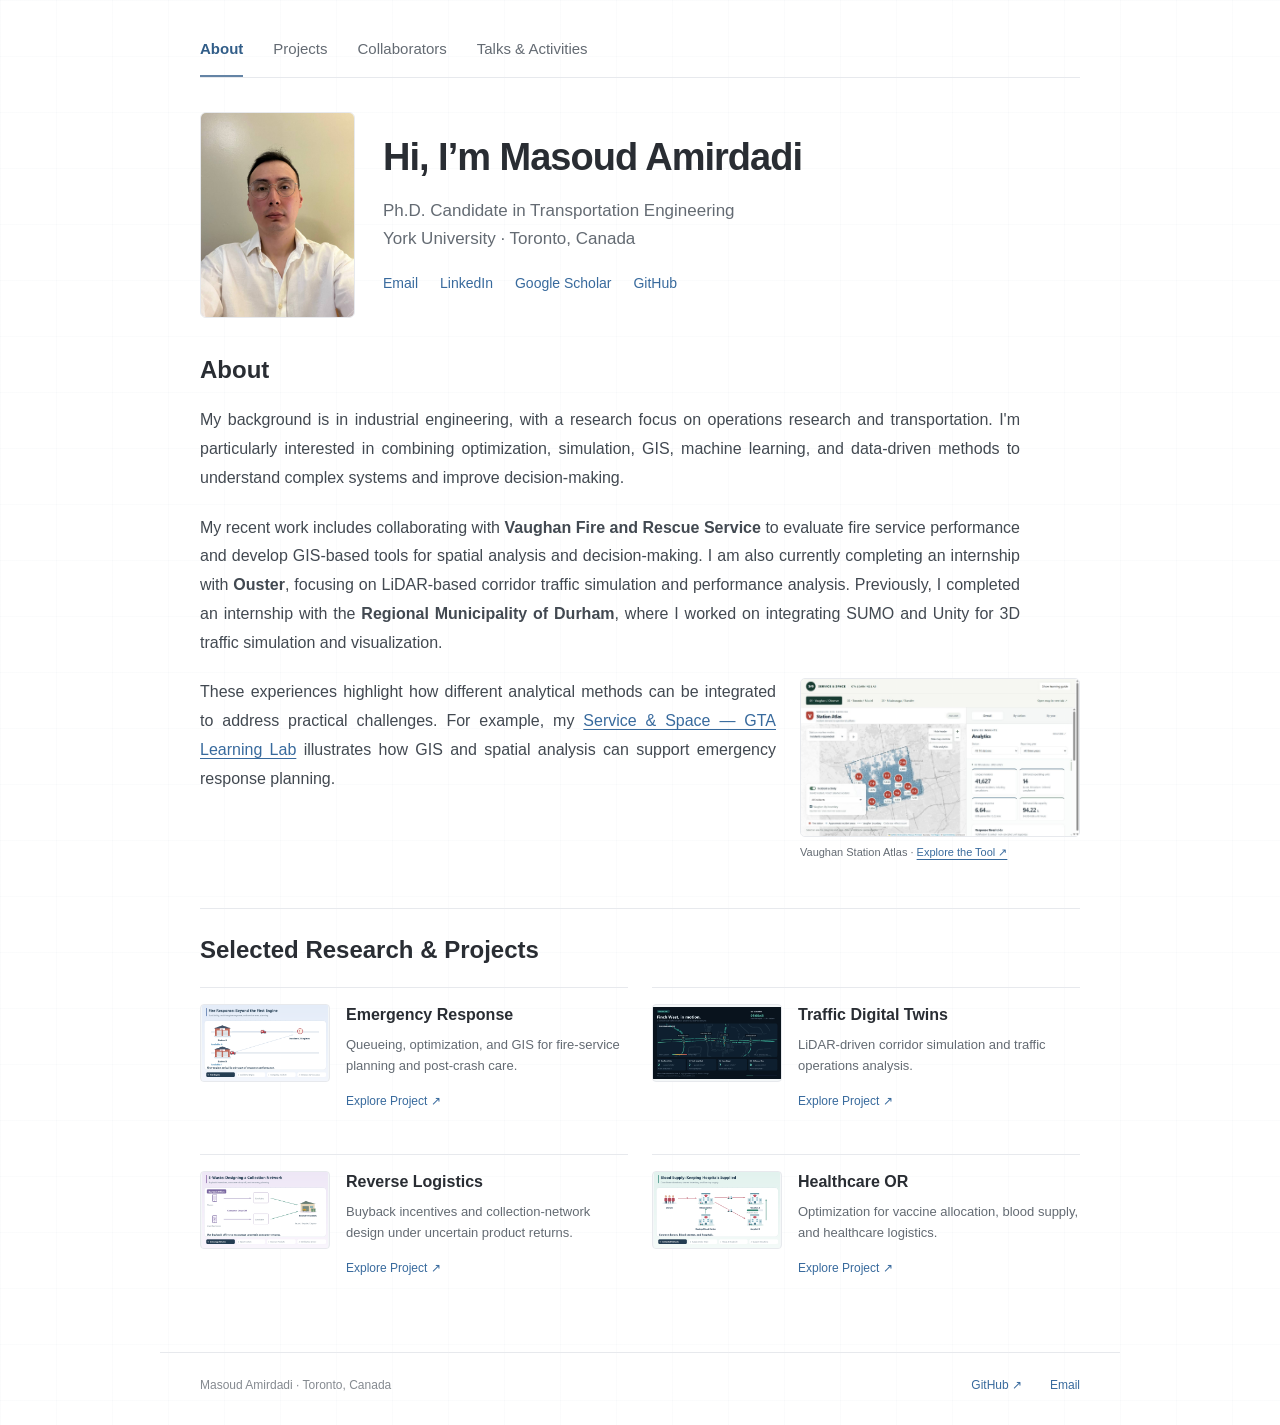
==== index.html @ ccfa5434 "Publish research portfolio with projects, collaborators, and activities" ====
<!doctype html><html lang="en"><head><meta charset="utf-8"><meta name="viewport" content="width=device-width, initial-scale=1"><meta name="description" content="Masoud Amirdadi's research in operations research and transportation."><title>Research Portfolio | Masoud Amirdadi</title><link rel="icon" href="assets/favicon.svg" type="image/svg+xml"><meta name="theme-color" content="#315d88"><link rel="stylesheet" href="style.css?v=media-2"></head><body class="home"><a class="skip" href="#main">Skip to content</a><main id="main"><nav class="page-tabs" aria-label="Main navigation"><a href="index.html" aria-current="page">About</a><a href="projects.html">Projects</a><a href="collaborators.html">Collaborators</a><a href="activities.html">Talks &amp; Activities</a></nav><section class="profile"><img class="profile-portrait" src="assets/masoud-amirdadi-portrait.png" alt="Masoud Amirdadi" width="248" height="331"><div class="profile-details"><h1>Hi, I’m Masoud Amirdadi</h1><p class="position">Ph.D. Candidate in Transportation Engineering<br>York University · Toronto, Canada</p><div class="profile-links"><a href="mailto:masoud92@yorku.ca">Email</a><a href="https://www.linkedin.com/in/masoud-amirdadi-058742201/">LinkedIn</a><a href="https://scholar.google.com/citations?user=JSS_i_AAAAAJ&amp;hl=en">Google Scholar</a><a href="https://github.com/Masoud-Amirdadi">GitHub</a></div></div></section><section id="about" class="intro"><h2>About</h2><p>My background is in industrial engineering, with a research focus on operations research and transportation. I'm particularly interested in combining optimization, simulation, GIS, machine learning, and data-driven methods to understand complex systems and improve decision-making.</p><p>My recent work includes collaborating with <strong>Vaughan Fire and Rescue Service</strong> to evaluate fire service performance and develop GIS-based tools for spatial analysis and decision-making. I am also currently completing an internship with <strong>Ouster</strong>, focusing on LiDAR-based corridor traffic simulation and performance analysis. Previously, I completed an internship with the <strong>Regional Municipality of Durham</strong>, where I worked on integrating SUMO and Unity for 3D traffic simulation and visualization.</p><div class="intro-tool"><p>These experiences highlight how different analytical methods can be integrated to address practical challenges. For example, my <a href="https://masoud-amirdadi.github.io/Fire_Stations_Coverage_GTA/">Service &amp; Space — GTA Learning Lab</a> illustrates how GIS and spatial analysis can support emergency response planning.</p><figure class="intro-tool-preview"><a href="https://masoud-amirdadi.github.io/Fire_Stations_Coverage_GTA/" aria-label="Explore Service and Space — GTA Learning Lab"><img src="assets/service-space-preview.png" alt="Service and Space: Vaughan station atlas with an interactive fire-station map and service analytics." width="1265" height="712" loading="lazy"></a><figcaption>Vaughan Station Atlas · <a href="https://masoud-amirdadi.github.io/Fire_Stations_Coverage_GTA/">Explore the Tool ↗</a></figcaption></figure></div></section><section class="home-research" aria-labelledby="home-research-title"><h2 id="home-research-title">Selected Research &amp; Projects</h2><div class="research-preview-grid"><a class="research-preview" href="projects.html#emergency"><img src="assets/fire-response-poster.png" alt="" loading="lazy" width="900" height="540"><div><h3>Emergency Response</h3><p>Queueing, optimization, and GIS for fire-service planning and post-crash care.</p><span class="preview-link">Explore Project ↗</span></div></a><a class="research-preview" href="projects.html#transport"><img src="assets/finch-west-poster.jpg" alt="" loading="lazy" width="900" height="540"><div><h3>Traffic Digital Twins</h3><p>LiDAR-driven corridor simulation and traffic operations analysis.</p><span class="preview-link">Explore Project ↗</span></div></a><a class="research-preview" href="projects.html#reverse"><img src="assets/reverse-credibility-poster.png" alt="" loading="lazy" width="900" height="540"><div><h3>Reverse Logistics</h3><p>Buyback incentives and collection-network design under uncertain product returns.</p><span class="preview-link">Explore Project ↗</span></div></a><a class="research-preview" href="projects.html#healthcare"><img src="assets/blood-supply-poster.png" alt="" loading="lazy" width="900" height="540"><div><h3>Healthcare OR</h3><p>Optimization for vaccine allocation, blood supply, and healthcare logistics.</p><span class="preview-link">Explore Project ↗</span></div></a></div></section></main><footer><span>Masoud Amirdadi · Toronto, Canada</span><a href="https://github.com/Masoud-Amirdadi">GitHub ↗</a><a href="mailto:masoud92@yorku.ca">Email</a></footer><script src="script.js?v=media-2"></script></body></html>
---- style.css ----
:root{--paper:#f8f7f2;--ink:#213d37;--muted:#63716a;--line:#d8ded5;--accent:#b4c9a5}*{box-sizing:border-box}html{scroll-behavior:smooth;scroll-padding-top:28px}body{margin:0;background:var(--paper);color:var(--ink);font-family:'DM Sans',Arial,sans-serif;font-size:16px;line-height:1.65}a{color:inherit;text-decoration:none}a:hover{text-decoration:underline}button{font:inherit;cursor:pointer}header,main,footer{max-width:1280px;margin:auto;padding-left:64px;padding-right:64px}header{height:110px;display:flex;align-items:center;justify-content:space-between;border-bottom:1px solid var(--line)}.brand{display:flex;align-items:center;gap:16px;font-weight:700;font-size:23px;letter-spacing:-1px}.brand span{font-size:14px;letter-spacing:0;font-weight:500;border-left:1px solid var(--line);padding-left:16px}nav{display:flex;gap:29px;font-size:13px}.hero{padding:78px 0 60px}.eyebrow{font-size:11px;letter-spacing:1.7px;font-weight:600;text-transform:uppercase}.dot{display:inline-block;width:7px;height:7px;border-radius:50%;background:#738e66;margin-right:9px}h1,h2,h3,p{margin-top:0}h1,h2{font-family:'Libre Caslon Display',Georgia,serif;font-weight:400;line-height:1.08;letter-spacing:-1.7px}h1{font-size:clamp(50px,6.5vw,85px);margin:26px 0 28px}em{font-style:normal;color:#738268}.hero-bottom{display:flex;align-items:center;justify-content:space-between;gap:50px}.hero-bottom p{max-width:600px;color:var(--muted);font-size:17px;margin:0}.button{display:inline-flex;align-items:center;justify-content:space-between;gap:35px;border:0;background:var(--ink);color:white;padding:14px 22px;font-size:13px;white-space:nowrap}.button:hover{background:#39594d;text-decoration:none}.hero-note{font-size:11px;margin-top:35px;color:var(--muted)}section{scroll-margin-top:30px}.section-heading{display:flex;align-items:center;justify-content:space-between;border-top:1px solid var(--line);padding-top:30px;margin:20px 0 28px;gap:20px}.section-heading h2{font-size:34px;margin:0}.section-heading>span{font-size:9px;letter-spacing:1.5px}.section-heading>a{font-size:12px}.projects{display:grid;grid-template-columns:1fr 1fr;gap:36px 28px}.project-card:hover{text-decoration:none}.art{position:relative;height:265px;overflow:hidden;background:#e5e9de;transition:transform .25s}.project-card:hover .art{transform:translateY(-4px)}.index{position:absolute;top:19px;left:22px;font-size:9px;letter-spacing:1.4px;z-index:2}.art svg{width:100%;height:100%;padding-top:26px}.card-title{display:flex;align-items:center;justify-content:space-between;margin-top:18px}.card-title h3{font-size:20px;font-weight:500;margin:0}.card-title span{font-size:23px}.project-card>p{font-size:13px;color:var(--muted);margin:5px 0 0}.emergency .art,.demo.emergency{background:#e3ebe6}.reverse .art,.demo.reverse{background:#eee7d9}.transport .art,.demo.transport{background:#213e38;color:#e4eddd}svg text{fill:#4f6559;font:11px 'DM Sans',Arial,sans-serif;letter-spacing:1px}.links{stroke:#77927c;stroke-width:2;fill:none;stroke-dasharray:5 5}.node{fill:#f8f7f2;stroke:#55765a;stroke-width:3}.streets{stroke:#b9c9bc;fill:none}.water{fill:#bccfce}.coverage{fill:#8da88844;stroke:#718f6b;stroke-width:1.5}.stations{fill:#315944;stroke:#fff;stroke-width:3}.approach-band{margin:80px 0;padding:45px;background:#e9ece2;display:grid;grid-template-columns:1.5fr 1fr;gap:24px 60px}.approach-band .eyebrow{grid-column:1/-1}.approach-band h2{font-size:44px;margin:0}.approach-band p{align-self:end;color:var(--muted);font-size:15px;margin:0}.publication{display:grid;grid-template-columns:60px 1fr 130px;gap:25px;padding:24px 0;border-bottom:1px solid var(--line)}.publication>span,.publication>a{font-size:12px}.publication h3{font-size:16px;font-weight:500;line-height:1.5;margin:0 0 6px}.publication p{font-size:12px;color:var(--muted);margin:0}.about{display:grid;grid-template-columns:1fr 1fr;gap:70px;padding:85px 0}.about h2{font-size:41px;margin-top:20px}.about p{font-size:15px;color:var(--muted)}.text-link{display:inline-block;border-bottom:1px solid #899a87;margin:10px 22px 10px 0;font-size:13px}footer{border-top:1px solid var(--line);padding-top:25px;padding-bottom:30px;display:flex;gap:28px;font-size:11px;color:var(--muted)}footer span{margin-right:auto}.project-hero{padding:45px 0 60px;border-bottom:1px solid var(--line)}.back{font-size:12px;display:inline-block;margin-bottom:40px}.project-hero h1{font-size:70px}.question{max-width:750px;font-size:23px;color:var(--muted);margin-bottom:0}.project-layout{display:grid;grid-template-columns:210px 1fr;gap:60px;padding:55px 0}.project-layout aside{position:sticky;top:30px;align-self:start;display:flex;flex-direction:column;gap:17px;font-size:12px}.project-layout section{margin-bottom:48px}.project-layout h2{font-size:37px}.project-layout p{color:var(--muted);max-width:760px}.studies{display:grid;grid-template-columns:1fr 1fr;gap:25px;margin-top:26px}.studies article{border-top:2px solid #a4b397;padding-top:20px}.studies h3{font-size:17px}.studies p{font-size:14px}.demo{background:#e5e9de;padding:25px}.demo svg{width:100%;max-height:330px}.caption,.video-note{font-size:12px;margin:13px 0}.caption{font-style:italic}.demo .video-note{color:#cad5ca}.next-project{display:flex;justify-content:space-between;padding:30px 0 50px;border-top:1px solid var(--line);font-size:13px}.next-project span{font-size:22px}.road{height:260px;position:relative;overflow:hidden;padding-top:75px}.lane{height:50px;border-top:1px solid #82998c;border-bottom:1px dashed #82998c;position:relative;transform:rotate(-12deg) scale(1.15)}.lane.reverse{border-top:0;border-bottom:1px solid #82998c}.lane i{display:block;width:19px;height:9px;position:absolute;top:18px;left:-30px;background:#c5d7a6;border-radius:2px;animation:drive 9s linear infinite;animation-delay:calc(var(--i) * -1.35s)}.lane.reverse i{background:#8cbdb2;animation-direction:reverse}.sensor{position:absolute;right:22%;top:22px;font-size:9px;letter-spacing:2px}.scan{position:absolute;width:140px;height:140px;border:1px solid #acc8a04d;border-radius:50%;right:14%;top:35px;box-shadow:0 0 0 27px #acc8a00c,0 0 0 55px #acc8a008}.paused .lane i{animation-play-state:paused}@keyframes drive{to{left:110%}}.skip{position:absolute;left:15px;top:-80px;background:white;padding:10px;z-index:9}.skip:focus{top:10px}:focus-visible{outline:3px solid #b1803b;outline-offset:5px}video{width:100%}@media(prefers-reduced-motion:reduce){html{scroll-behavior:auto}.lane i{animation-play-state:paused}.art{transition:none}}@media(max-width:800px){header,main,footer{padding-left:25px;padding-right:25px}header{height:auto;min-height:100px;flex-wrap:wrap;padding-top:18px;padding-bottom:18px;gap:15px}nav{gap:20px}.hero{padding-top:48px}.hero-bottom{display:block}.hero-bottom .button{margin-top:25px}.section-heading{align-items:start}.section-heading>span{display:none}.art{height:210px}.card-title h3{font-size:18px}.approach-band{padding:30px;gap:25px;grid-template-columns:1fr}.approach-band h2{font-size:37px}.about{gap:30px}.project-layout{grid-template-columns:1fr;gap:30px}.project-layout aside{position:static;flex-direction:row;flex-wrap:wrap}.project-hero h1{font-size:54px}.publication{grid-template-columns:45px 1fr}.publication>a{grid-column:2}.next-project{gap:20px}.next-project span{font-size:17px}}@media(max-width:520px){.projects,.about,.studies{grid-template-columns:1fr}.art{height:250px}.hero h1{font-size:49px}.section-heading h2{font-size:29px}.section-heading{flex-wrap:wrap}.about{padding:55px 0}.about h2{font-size:36px}.project-hero h1{font-size:46px}.question{font-size:20px}footer{flex-wrap:wrap;gap:15px}footer span{flex-basis:100%}.next-project{flex-direction:column}.brand span{font-size:13px}}

/* Quiet academic theme: white with a faint geometric grid. */
:root{--paper:#fff;--ink:#292d33;--muted:#646b73;--line:#e7e9ed;--accent:#456c9e}
body{background-color:#fff;background-image:linear-gradient(rgba(106,125,146,.028) 1px,transparent 1px),linear-gradient(90deg,rgba(106,125,146,.028) 1px,transparent 1px);background-size:56px 56px;font-family:Arial,Helvetica,sans-serif;font-size:16px;line-height:1.8;color:var(--ink)}
header,main,footer{max-width:960px;padding-left:40px;padding-right:40px}
main{min-height:65vh}h1,h2,h3{font-family:Arial,Helvetica,sans-serif;letter-spacing:normal;color:var(--ink)}h1{font-weight:700}h2{font-weight:600}a{color:#386a9d}a:hover{color:#254b72}em{color:inherit}header{height:90px}.brand{font-size:17px;font-weight:600;letter-spacing:0;color:var(--ink)}nav{font-size:13px;gap:24px}
.profile{padding:75px 0 27px}.profile h1{font-size:38px;line-height:1.25;margin:0 0 15px;letter-spacing:-1px}.position{font-size:17px;line-height:1.65;color:var(--muted);margin-bottom:18px}.profile-links{display:flex;gap:22px;font-size:14px}.tabs{display:flex;gap:30px;border-bottom:1px solid var(--line);margin:12px 0 30px}.tabs button{background:transparent;color:var(--muted);border:0;border-bottom:2px solid transparent;padding:11px 0;font-size:15px}.tabs button[aria-selected=true]{border-color:#386a9d;color:#386a9d;font-weight:600}.tabs button:hover{color:#386a9d}[hidden]{display:none!important}[role=tabpanel]{min-height:310px;margin-bottom:55px;outline-offset:7px}.intro h2{font-size:24px;margin-bottom:23px}.intro p{font-size:16px;margin:0 0 21px;max-width:820px;color:#424951}.section-heading{border:0;padding:0;margin:0 0 25px}.section-heading h2{font-size:24px;line-height:1.4}.projects{display:flex;flex-direction:column;gap:0}.project-card{display:grid;grid-template-columns:190px 1fr;column-gap:26px;padding:23px 0;border-bottom:1px solid var(--line);align-content:center}.project-card:first-child{padding-top:0}.project-card .art{grid-row:1/3;height:115px;border-radius:3px;background:#f0f3f4}.project-card:hover .art{transform:none}.project-card .index{display:none}.project-card .art svg{padding:0}.card-title{margin:8px 0 0;align-self:end}.card-title h3{font-size:18px;color:#386a9d;font-weight:600}.card-title>span{display:none}.project-card>p{font-size:14px;margin:5px 0 10px;align-self:start}.transport .art{background:#eaf0f2;color:#485f6d}.project-card .road{height:115px;padding-top:30px}.project-card .lane{height:27px}.project-card .lane i{top:10px;background:#587e99;height:6px;animation-play-state:paused}.project-card .sensor{display:none}.project-card .scan{width:65px;height:65px;top:14px;border-color:#9cacb455}.publication{grid-template-columns:48px 1fr 110px;gap:20px}.publication h3{font-size:15px}.publication p{font-size:13px}.publication>a{font-size:11px}.project-hero{padding:32px 0}.project-hero h1{font-size:38px;line-height:1.2}.project-hero .eyebrow{font-size:10px;letter-spacing:.8px;color:var(--muted)}.question{font-size:20px}.back{margin-bottom:25px}.project-layout{grid-template-columns:155px 1fr;gap:35px;padding:36px 0}.project-layout h2{font-size:25px}.project-layout p{font-size:15px}.project-layout aside{font-size:11px}.studies{grid-template-columns:1fr;gap:15px}.studies article{border-top:1px solid var(--line)}.studies h3{font-size:17px}.demo{background:#f1f4f4}.demo.emergency{background:#edf2f3}.demo.reverse{background:#f4f3ef}.demo.transport{background:#35434d}.button{background:#426b8b;border-radius:3px;padding:10px 16px}.button:hover{background:#345873;color:white}.text-link{border:0}.next-project span{font-size:17px}.next-project{padding-bottom:30px}footer{font-size:12px;padding-top:22px;padding-bottom:28px}footer span{color:#858a90}.home footer{margin-top:25px}:focus-visible{outline:2px solid #386a9d;outline-offset:5px}
@media(max-width:700px){header,main,footer{padding-left:24px;padding-right:24px}.profile{padding-top:42px}.profile h1{font-size:31px}.project-layout{grid-template-columns:1fr}.project-layout aside{flex-direction:row;position:static;flex-wrap:wrap}.project-hero h1{font-size:33px}.project-card{grid-template-columns:135px 1fr;column-gap:18px}.project-card .art{height:105px}.card-title h3{font-size:16px}.project-card>p{font-size:12px}.publication{grid-template-columns:40px 1fr}.publication>a{grid-column:2}.tabs{gap:26px}.section-heading{align-items:center}.section-heading h2{font-size:22px}.section-heading>a{font-size:11px}.position{font-size:15px}}
@media(max-width:430px){.project-card{grid-template-columns:1fr}.project-card .art{display:none}.card-title{margin-top:0}.project-card>p{margin-bottom:0;font-size:14px}.profile h1{font-size:29px}.intro p{font-size:15px}.tabs button{font-size:14px}header{gap:10px}nav{gap:16px}.project-hero h1{font-size:30px}}
/* Project visuals on the left, concise explanations on the right. */
.home .intro{margin:12px 0 48px}
.home #projects,.home #publications{padding-top:30px;border-top:1px solid var(--line);margin-bottom:55px}
.profile-links{flex-wrap:wrap;gap:10px 22px}
.home .projects{display:flex;flex-direction:column;gap:0}
.home .project-card{display:grid;grid-template-columns:240px minmax(0,1fr);align-items:center;gap:28px;padding:25px 0;border-bottom:1px solid var(--line)}
.home .project-card:first-child{padding-top:0}
.home .project-card .art{display:block;grid-row:auto;height:150px;border-radius:3px}
.project-caption h3{font-size:19px;line-height:1.4;color:#386a9d;margin:0 0 5px;font-weight:600}
.project-caption p{font-size:14px;line-height:1.65;color:var(--muted);margin:8px 0 0}
.project-caption .project-subtitle{font-size:12px;color:#727a83;margin:0 0 8px}
.home .project-card .road{height:150px;padding-top:45px}
.home .project-card .lane{height:31px}
.home .project-card .lane i{top:12px}
.home .project-card .scan{width:78px;height:78px;top:22px}
.eyebrow{text-transform:none;letter-spacing:.4px}
.intro a{text-decoration:underline;text-underline-offset:3px}
@media(max-width:650px){.home .project-card{grid-template-columns:150px minmax(0,1fr);gap:20px}.home .project-card .art{height:120px}.project-caption h3{font-size:17px}.project-caption p{font-size:13px}}
@media(max-width:480px){.home .project-card{grid-template-columns:105px minmax(0,1fr);gap:15px;align-items:start}.home .project-card .art{height:90px}.home .project-card .road{height:90px;padding-top:22px}.home .intro{margin-bottom:35px}.project-caption h3{font-size:16px}.project-caption .project-subtitle{font-size:11px}}
.healthcare-illustration{display:block;width:100%;height:auto;object-fit:contain}
.home .project-card.healthcare .art{height:auto;aspect-ratio:3/2;background:white}
.home .project-card.healthcare .art img{height:100%}
.demo.healthcare{background:white;padding:0}
.demo.healthcare .healthcare-illustration{border:1px solid var(--line);border-radius:3px}
.healthcare-previews{display:grid;gap:5px;width:100%}
.healthcare-previews img{display:block;width:100%;height:auto!important;border:1px solid var(--line)}
.home .project-card.healthcare .art{aspect-ratio:auto;height:auto}
.study-animation{margin:0 0 30px}
.study-animation>img{display:block;width:100%;height:auto;border:1px solid var(--line);border-radius:5px}
.study-animation figcaption{display:flex;flex-wrap:wrap;align-items:center;gap:12px;font-size:12px;margin-top:10px}
.study-animation figcaption span{flex:1 1 100%;font-weight:600;font-size:15px}
.gif-toggle{background:white;border:1px solid #b8c8d3;border-radius:4px;color:var(--ink);padding:6px 12px;font-size:12px}
/* Two healthcare studies, each with its explanation beneath the animation. */
.healthcare-feature{padding:0 0 28px;border-bottom:1px solid var(--line)}
.healthcare-feature>h3{font-size:24px;margin:0 0 24px}
.healthcare-study-grid{display:grid;grid-template-columns:repeat(2,minmax(0,1fr));gap:30px}
.healthcare-study{min-width:0}
.healthcare-study .study-animation{margin:0 0 20px}
.study-explanation p{font-size:14px;line-height:1.75;color:var(--muted);margin:0 0 16px}
.study-explanation .study-question{font-size:16px;line-height:1.5;color:var(--ink)}
.study-explanation h4{font-size:14px;margin:20px 0 8px}
.study-explanation ul{margin:0;padding-left:20px;font-size:14px;line-height:1.8;color:var(--muted)}
.study-explanation li{margin-bottom:5px}
.project-layout .healthcare-study-grid{grid-template-columns:1fr}
@media(max-width:680px){.healthcare-study-grid{grid-template-columns:1fr;gap:35px}}
.transport-feature{padding:28px 0;border-bottom:1px solid var(--line)}
.transport-feature>h3{font-size:24px;margin:0 0 24px}
.transport-video{display:block;width:100%;height:auto;aspect-ratio:16/9;background:#09131f;border-radius:6px}
.transport-feature .study-explanation{margin-top:20px}
.demo.transport{padding:0;background:transparent}
.emergency-feature{padding:28px 0;border-bottom:1px solid var(--line)}
.emergency-feature>h3{font-size:24px;margin:0 0 24px}
.emergency-study-grid{display:grid;grid-template-columns:repeat(2,minmax(0,1fr));gap:30px}
.emergency-study{min-width:0}
.study-name{font-size:18px;margin:0 0 16px}
.emergency-study .study-animation,.map-preview{margin:0 0 20px}
.map-preview img{display:block;width:100%;height:auto;border:1px solid var(--line);border-radius:5px}
.map-preview figcaption{font-size:12px;margin-top:10px}
.demo.emergency{background:transparent;padding:0}
.project-layout .emergency-study-grid{grid-template-columns:1fr}
@media(max-width:680px){.emergency-study-grid{grid-template-columns:1fr;gap:35px}}
.reverse-feature{padding:28px 0;border-bottom:1px solid var(--line)}
.reverse-feature>h3{font-size:24px;margin:0 0 24px}
.reverse-study-grid{display:grid;grid-template-columns:repeat(2,minmax(0,1fr));gap:30px}
.reverse-study{min-width:0}
.reverse-study .study-animation{margin:0 0 20px}
.demo.reverse{background:transparent;padding:0}
.project-layout .reverse-study-grid{grid-template-columns:1fr}
@media(max-width:680px){.reverse-study-grid{grid-template-columns:1fr;gap:35px}}
.study-status{display:inline-block;margin:14px 0 8px;padding:5px 11px;border:1px solid var(--line);border-radius:4px;background:#f4f7f9;color:var(--muted);font-size:13px;font-weight:600}
/* Align paired study media, controls, and text starts. */
.healthcare-study-grid,.emergency-study-grid,.reverse-study-grid{align-items:start}
.study-name{min-height:50px;display:flex;align-items:flex-start;margin-bottom:16px}
.study-animation,.map-preview{width:100%;margin-left:0;margin-right:0}
.study-animation>img,.map-preview>a{display:block;width:100%;aspect-ratio:5/3;height:auto;box-sizing:border-box}
.map-preview>a{background:#eef3f7;border:1px solid var(--line);border-radius:5px;overflow:hidden}
.map-preview>a>img{height:100%;width:100%;object-fit:contain;border:0;border-radius:0}
.study-animation figcaption,.map-preview figcaption{min-height:34px;display:flex;align-items:center;margin-top:10px}
.healthcare-study .study-animation,.emergency-study .study-animation,.reverse-study .study-animation,.map-preview{margin-bottom:20px}
@media(max-width:680px){.study-name{min-height:0}}
/* Justify prose while keeping headings, labels, and controls aligned naturally. */
.intro p,.study-explanation p:not(.study-question){text-align:justify;text-justify:inter-word;hyphens:auto;overflow-wrap:break-word}

/* Research context below each project heading. */
.projects .project-context{margin:-8px 0 24px;color:var(--muted);font-size:14px;font-weight:400;text-align:left;}
.project-toggle{display:flex;align-items:center;justify-content:space-between;gap:16px;width:100%;padding:0;border:0;background:transparent;color:inherit;font:inherit;text-align:left;cursor:pointer}
.project-toggle-action{flex-shrink:0;font-size:13px;font-weight:400;color:var(--muted)}
.project-toggle:hover .project-toggle-action{color:var(--ink)}
.project-toggle:focus-visible{outline:2px solid currentColor;outline-offset:6px;border-radius:2px}
.project-content[hidden]{display:none!important}
@media(max-width:480px){.project-toggle{align-items:flex-start}.project-toggle-action{padding-top:5px;font-size:12px}}

/* Compact linked tool preview alongside the final introduction paragraph. */
.intro-tool{display:grid;grid-template-columns:minmax(0,1fr) 280px;gap:24px;align-items:start;margin-top:20px}
.intro .intro-tool>p{margin:0}
.intro-tool-preview{margin:0;min-width:0}
.intro-tool-preview>a{display:block;border:1px solid var(--line);border-radius:5px;overflow:hidden}
.intro-tool-preview img{display:block;width:100%;height:auto}
.intro-tool-preview figcaption{margin-top:7px;font-size:11px;line-height:1.5;color:var(--muted)}
@media(max-width:680px){.intro-tool{grid-template-columns:1fr;gap:14px}.intro-tool-preview{width:100%;max-width:360px}}



/* Portrait and identity share one compact header. */
.profile{display:flex;align-items:center;gap:28px}
.profile-portrait{flex:0 0 auto;width:130px;height:auto;border:1px solid var(--line);border-radius:6px}
.profile-details{min-width:0;flex:1}
@media(max-width:600px){.profile{gap:18px;align-items:flex-start}.profile-portrait{width:90px}.profile h1{font-size:26px}.profile-links{gap:9px 15px}}
@media(max-width:380px){.profile{gap:12px}.profile-portrait{width:72px}.profile h1{font-size:23px}}
.collaborators{margin:12px 0 60px}
.collaborators h2{font-size:24px;margin:0 0 18px}
.collaborators>p{font-size:16px;color:var(--muted);margin-bottom:28px}
.collaborator-list{list-style:none;margin:0;padding:0;display:grid;grid-template-columns:repeat(2,minmax(0,1fr));gap:0 32px}
.collaborator-list li{padding:22px 0;border-top:1px solid var(--line)}
.collaborator-list h3{font-size:18px;margin:0 0 10px}
.collaborator-list a{font-size:14px;text-decoration:underline;text-underline-offset:3px}
.profile-links a[aria-current="page"]{font-weight:600;text-decoration:underline;text-underline-offset:5px}
@media(max-width:600px){.collaborator-list{grid-template-columns:1fr}}
.collaborator-role{margin:0 0 12px;font-size:14px;color:var(--muted);line-height:1.5}
.activities{margin:12px 0 60px}
.activities>h2{font-size:24px;margin:0 0 28px}
.activity-grid{display:grid;grid-template-columns:repeat(2,minmax(0,1fr));gap:32px 26px}
.activity-card{margin:0;min-width:0}
.gallery-photo{display:flex;align-items:center;justify-content:center;aspect-ratio:4/3;overflow:hidden;border:1px solid var(--line);border-radius:5px;background:#f4f5f5;padding:10px;box-sizing:border-box}
.gallery-photo img{display:block;width:100%;height:100%;min-height:0;object-fit:contain;object-position:center}
.activity-card h3{font-size:17px;line-height:1.5;margin:12px 0 4px}
.activity-card figcaption p{font-size:14px;color:var(--muted);margin:0}
.photo-viewer{border:0;border-radius:6px;padding:16px;max-width:94vw;max-height:94vh;background:white;color:var(--ink)}
.photo-viewer::backdrop{background:rgba(15,24,32,.8)}
.photo-viewer img{display:block;width:80vw;height:68vh;max-width:1100px;max-height:68vh;margin:auto;object-fit:contain;object-position:center}
.photo-close{display:block;margin:0 0 12px auto;padding:7px 12px;border:1px solid var(--line);border-radius:4px;background:white;color:inherit;cursor:pointer}
.photo-viewer p{margin:12px 0 0;font-size:14px}
@media(max-width:600px){.activity-grid{grid-template-columns:1fr;gap:28px}}

/* Main page tabs sit above the identity block, separate from contact links. */
.page-tabs{display:flex;gap:30px;align-items:center;flex-wrap:wrap;padding:25px 0 0;margin:0;border-bottom:1px solid var(--line);font-size:15px}
.page-tabs a{padding:10px 0 13px;border-bottom:2px solid transparent;color:var(--muted);text-decoration:none}
.page-tabs a:hover{color:var(--accent)}
.page-tabs a[aria-current="page"]{color:var(--accent);border-bottom-color:var(--accent);font-weight:600}
.page-tabs+.profile{padding-top:34px}
@media(max-width:600px){.page-tabs{gap:8px 20px;font-size:14px;padding-top:16px}.page-tabs+.profile{padding-top:26px}}

.projects-overview{font-size:16px;color:var(--muted);line-height:1.8;margin:0 0 28px;text-align:justify;hyphens:auto}

/* Four project choices with one visible research panel. */
.project-tabs{display:grid;grid-template-columns:repeat(4,minmax(0,1fr));gap:10px;margin:0 0 24px}
.project-tabs button{padding:14px 12px;line-height:1.5;font-size:14px;font-weight:500;text-align:center;color:var(--muted);border:1px solid var(--line);border-radius:5px;background:#fff}
.project-tabs button:hover{border-color:var(--accent);color:var(--accent)}
.project-tabs button[aria-selected="true"]{background:#eef3f8;border-color:var(--accent);color:#254b72;font-weight:600}
.projects>[role="tabpanel"]{border-bottom:0;padding-top:12px;margin-bottom:20px}
@media(max-width:700px){.project-tabs{grid-template-columns:repeat(2,minmax(0,1fr))}}

.project-credit{font-size:12px;line-height:1.7;color:var(--muted);border-top:1px solid var(--line);padding-top:12px;margin:24px 0 0}

/* Subtle emphasis for navigation, preserving the quiet academic layout. */
.page-tabs a[aria-current="page"]{color:#315d88;border-bottom:2px solid #6484a5;font-weight:600}
.project-tabs button{border-color:#d8e0e8;background:#fff}
.project-tabs button[aria-selected="true"]{background:#f2f5f8;border-color:#8fa7bd;color:#315d88;box-shadow:none}

.study-animation>.study-video{display:block;width:100%;height:auto;aspect-ratio:5/3;border:1px solid var(--line);border-radius:5px;background:#f4f7f8}
.project-tab-number{display:block;font-size:11px;font-weight:400;letter-spacing:1px;margin-bottom:4px;color:var(--muted)}
@media(max-width:680px){.intro p,.study-explanation p:not(.study-question){text-align:left;text-justify:auto;hyphens:none}}
.home-research{margin:36px 0 55px;padding-top:28px;border-top:1px solid var(--line)}
.home-research>h2{font-size:24px;margin:0 0 24px}
.research-preview-grid{display:grid;grid-template-columns:repeat(2,minmax(0,1fr));gap:24px}
.research-preview{display:grid;grid-template-columns:130px minmax(0,1fr);gap:16px;align-items:start;padding:16px 0;border-top:1px solid var(--line);color:inherit}
.research-preview:hover{text-decoration:none;color:inherit}
.research-preview img{display:block;width:100%;height:auto;aspect-ratio:5/3;object-fit:contain;background:#f4f7f8;border:1px solid var(--line);border-radius:4px}
.research-preview h3{font-size:16px;line-height:1.4;margin:0 0 7px}
.research-preview p{font-size:13px;line-height:1.65;color:var(--muted);margin:0 0 9px;text-align:left}
.preview-link{font-size:12px;color:#386a9d}
.research-preview:hover .preview-link{text-decoration:underline}
@media(max-width:760px){.research-preview-grid{grid-template-columns:1fr;gap:8px}.research-preview{grid-template-columns:145px minmax(0,1fr)}}
@media(max-width:400px){.research-preview{grid-template-columns:105px minmax(0,1fr);gap:13px}}
.published-result{margin:24px 0;border-top:1px solid var(--line);padding-top:15px}
.published-result summary{cursor:pointer;font-size:14px;font-weight:600;color:#386a9d;padding:6px 0}
.published-result figure{margin:18px 0 0;max-width:600px}
.published-result img{display:block;width:100%;height:auto;border:1px solid var(--line);background:#fff}
.published-result figcaption{font-size:13px;line-height:1.7;margin-top:12px;color:var(--muted)}
.published-result figcaption p{margin:0 0 7px;text-align:left}
.subpage .profile{gap:18px;padding:24px 0 22px}
.subpage .profile-portrait{width:72px}
.subpage .profile h1{font-size:26px;margin-bottom:6px;letter-spacing:-.4px}
.subpage .position{font-size:13px;line-height:1.5;margin-bottom:8px}
.subpage .profile-links{font-size:12px;gap:8px 18px}
@media(max-width:480px){.subpage .profile{gap:14px;padding:20px 0}.subpage .profile-portrait{width:58px}.subpage .profile h1{font-size:22px}.subpage .position br{display:block}}

/* Slightly larger portrait on About. */
.home:not(.subpage) .profile-portrait{width:155px}
@media(max-width:600px){.home:not(.subpage) .profile-portrait{width:105px}}
@media(max-width:380px){.home:not(.subpage) .profile-portrait{width:80px}}
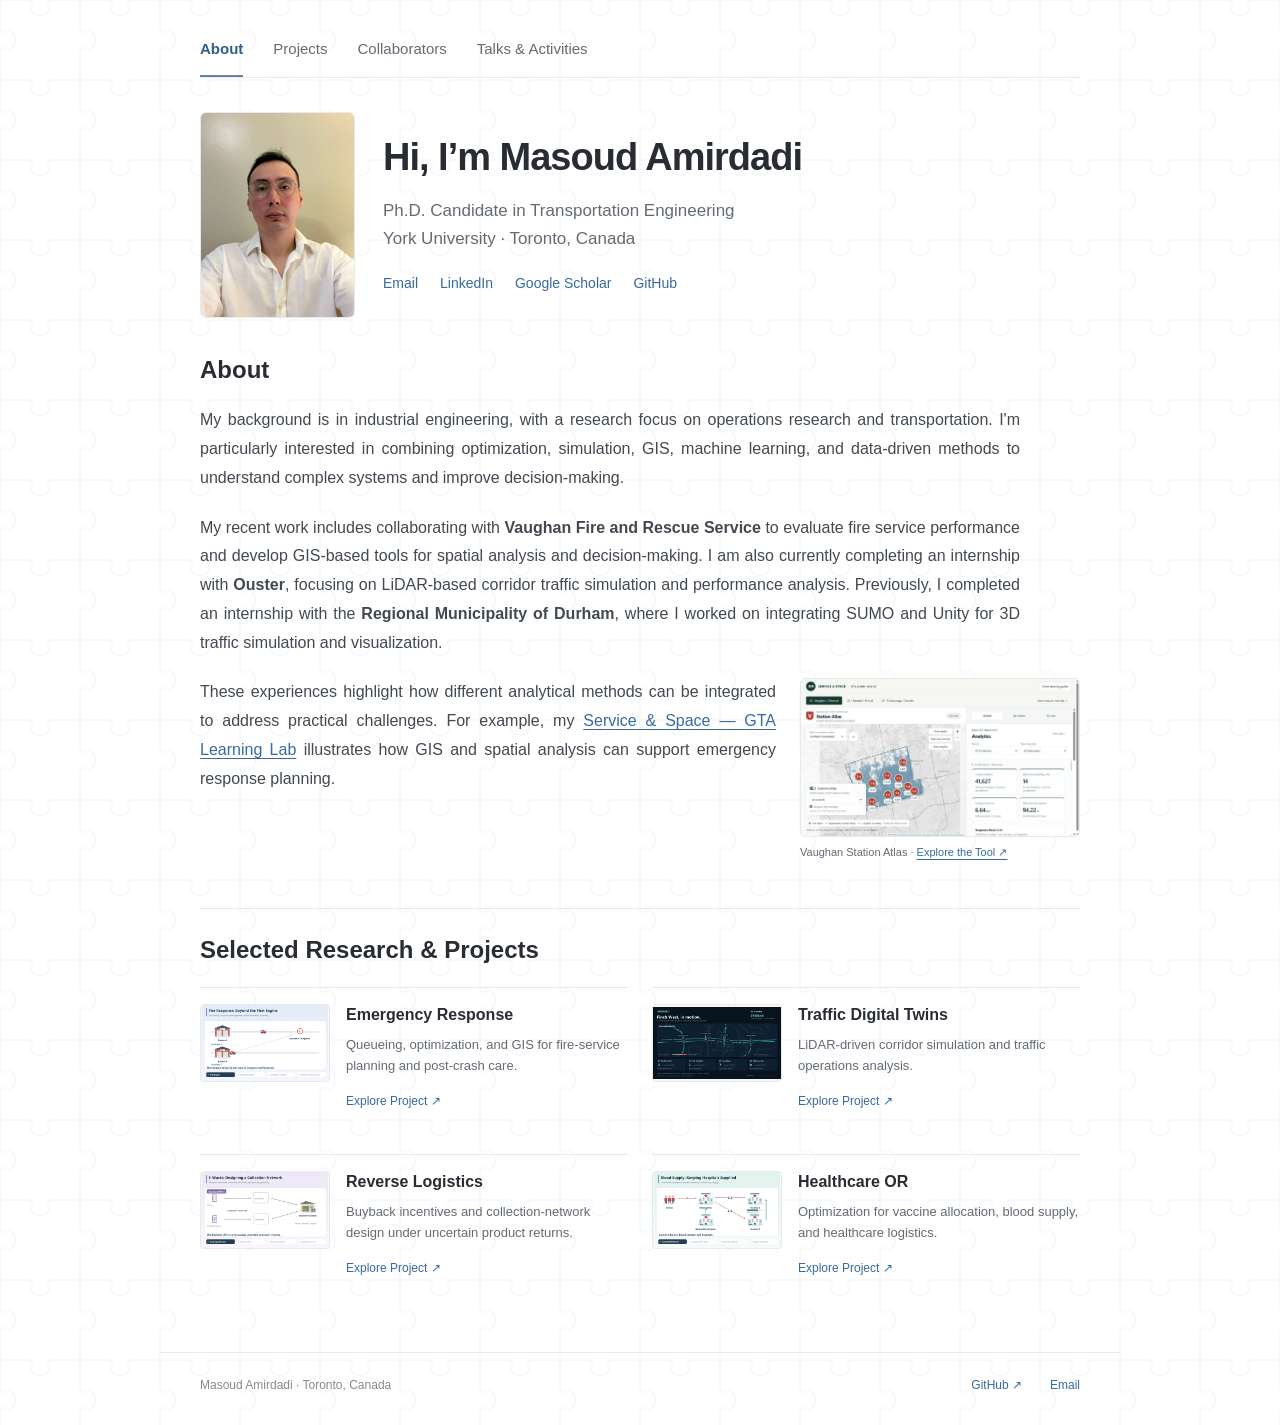
==== commit 3fc071f4: "Use subtle jigsaw background and update Mehdi Nourinejad title" ====
--- a/index.html
+++ b/index.html
@@ -1 +1 @@
-<!doctype html><html lang="en"><head><meta charset="utf-8"><meta name="viewport" content="width=device-width, initial-scale=1"><meta name="description" content="Masoud Amirdadi's research in operations research and transportation."><title>Research Portfolio | Masoud Amirdadi</title><link rel="icon" href="assets/favicon.svg" type="image/svg+xml"><meta name="theme-color" content="#315d88"><link rel="stylesheet" href="style.css?v=media-2"></head><body class="home"><a class="skip" href="#main">Skip to content</a><main id="main"><nav class="page-tabs" aria-label="Main navigation"><a href="index.html" aria-current="page">About</a><a href="projects.html">Projects</a><a href="collaborators.html">Collaborators</a><a href="activities.html">Talks &amp; Activities</a></nav><section class="profile"><img class="profile-portrait" src="assets/masoud-amirdadi-portrait.png" alt="Masoud Amirdadi" width="248" height="331"><div class="profile-details"><h1>Hi, I’m Masoud Amirdadi</h1><p class="position">Ph.D. Candidate in Transportation Engineering<br>York University · Toronto, Canada</p><div class="profile-links"><a href="mailto:masoud92@yorku.ca">Email</a><a href="https://www.linkedin.com/in/masoud-amirdadi-058742201/">LinkedIn</a><a href="https://scholar.google.com/citations?user=JSS_i_AAAAAJ&amp;hl=en">Google Scholar</a><a href="https://github.com/Masoud-Amirdadi">GitHub</a></div></div></section><section id="about" class="intro"><h2>About</h2><p>My background is in industrial engineering, with a research focus on operations research and transportation. I'm particularly interested in combining optimization, simulation, GIS, machine learning, and data-driven methods to understand complex systems and improve decision-making.</p><p>My recent work includes collaborating with <strong>Vaughan Fire and Rescue Service</strong> to evaluate fire service performance and develop GIS-based tools for spatial analysis and decision-making. I am also currently completing an internship with <strong>Ouster</strong>, focusing on LiDAR-based corridor traffic simulation and performance analysis. Previously, I completed an internship with the <strong>Regional Municipality of Durham</strong>, where I worked on integrating SUMO and Unity for 3D traffic simulation and visualization.</p><div class="intro-tool"><p>These experiences highlight how different analytical methods can be integrated to address practical challenges. For example, my <a href="https://masoud-amirdadi.github.io/Fire_Stations_Coverage_GTA/">Service &amp; Space — GTA Learning Lab</a> illustrates how GIS and spatial analysis can support emergency response planning.</p><figure class="intro-tool-preview"><a href="https://masoud-amirdadi.github.io/Fire_Stations_Coverage_GTA/" aria-label="Explore Service and Space — GTA Learning Lab"><img src="assets/service-space-preview.png" alt="Service and Space: Vaughan station atlas with an interactive fire-station map and service analytics." width="1265" height="712" loading="lazy"></a><figcaption>Vaughan Station Atlas · <a href="https://masoud-amirdadi.github.io/Fire_Stations_Coverage_GTA/">Explore the Tool ↗</a></figcaption></figure></div></section><section class="home-research" aria-labelledby="home-research-title"><h2 id="home-research-title">Selected Research &amp; Projects</h2><div class="research-preview-grid"><a class="research-preview" href="projects.html#emergency"><img src="assets/fire-response-poster.png" alt="" loading="lazy" width="900" height="540"><div><h3>Emergency Response</h3><p>Queueing, optimization, and GIS for fire-service planning and post-crash care.</p><span class="preview-link">Explore Project ↗</span></div></a><a class="research-preview" href="projects.html#transport"><img src="assets/finch-west-poster.jpg" alt="" loading="lazy" width="900" height="540"><div><h3>Traffic Digital Twins</h3><p>LiDAR-driven corridor simulation and traffic operations analysis.</p><span class="preview-link">Explore Project ↗</span></div></a><a class="research-preview" href="projects.html#reverse"><img src="assets/reverse-credibility-poster.png" alt="" loading="lazy" width="900" height="540"><div><h3>Reverse Logistics</h3><p>Buyback incentives and collection-network design under uncertain product returns.</p><span class="preview-link">Explore Project ↗</span></div></a><a class="research-preview" href="projects.html#healthcare"><img src="assets/blood-supply-poster.png" alt="" loading="lazy" width="900" height="540"><div><h3>Healthcare OR</h3><p>Optimization for vaccine allocation, blood supply, and healthcare logistics.</p><span class="preview-link">Explore Project ↗</span></div></a></div></section></main><footer><span>Masoud Amirdadi · Toronto, Canada</span><a href="https://github.com/Masoud-Amirdadi">GitHub ↗</a><a href="mailto:masoud92@yorku.ca">Email</a></footer><script src="script.js?v=media-2"></script></body></html>+<!doctype html><html lang="en"><head><meta charset="utf-8"><meta name="viewport" content="width=device-width, initial-scale=1"><meta name="description" content="Masoud Amirdadi's research in operations research and transportation."><title>Research Portfolio | Masoud Amirdadi</title><link rel="icon" href="assets/favicon.svg" type="image/svg+xml"><meta name="theme-color" content="#315d88"><link rel="stylesheet" href="style.css?v=jigsaw-1"></head><body class="home"><a class="skip" href="#main">Skip to content</a><main id="main"><nav class="page-tabs" aria-label="Main navigation"><a href="index.html" aria-current="page">About</a><a href="projects.html">Projects</a><a href="collaborators.html">Collaborators</a><a href="activities.html">Talks &amp; Activities</a></nav><section class="profile"><img class="profile-portrait" src="assets/masoud-amirdadi-portrait.png" alt="Masoud Amirdadi" width="248" height="331"><div class="profile-details"><h1>Hi, I’m Masoud Amirdadi</h1><p class="position">Ph.D. Candidate in Transportation Engineering<br>York University · Toronto, Canada</p><div class="profile-links"><a href="mailto:masoud92@yorku.ca">Email</a><a href="https://www.linkedin.com/in/masoud-amirdadi-058742201/">LinkedIn</a><a href="https://scholar.google.com/citations?user=JSS_i_AAAAAJ&amp;hl=en">Google Scholar</a><a href="https://github.com/Masoud-Amirdadi">GitHub</a></div></div></section><section id="about" class="intro"><h2>About</h2><p>My background is in industrial engineering, with a research focus on operations research and transportation. I'm particularly interested in combining optimization, simulation, GIS, machine learning, and data-driven methods to understand complex systems and improve decision-making.</p><p>My recent work includes collaborating with <strong>Vaughan Fire and Rescue Service</strong> to evaluate fire service performance and develop GIS-based tools for spatial analysis and decision-making. I am also currently completing an internship with <strong>Ouster</strong>, focusing on LiDAR-based corridor traffic simulation and performance analysis. Previously, I completed an internship with the <strong>Regional Municipality of Durham</strong>, where I worked on integrating SUMO and Unity for 3D traffic simulation and visualization.</p><div class="intro-tool"><p>These experiences highlight how different analytical methods can be integrated to address practical challenges. For example, my <a href="https://masoud-amirdadi.github.io/Fire_Stations_Coverage_GTA/">Service &amp; Space — GTA Learning Lab</a> illustrates how GIS and spatial analysis can support emergency response planning.</p><figure class="intro-tool-preview"><a href="https://masoud-amirdadi.github.io/Fire_Stations_Coverage_GTA/" aria-label="Explore Service and Space — GTA Learning Lab"><img src="assets/service-space-preview.png" alt="Service and Space: Vaughan station atlas with an interactive fire-station map and service analytics." width="1265" height="712" loading="lazy"></a><figcaption>Vaughan Station Atlas · <a href="https://masoud-amirdadi.github.io/Fire_Stations_Coverage_GTA/">Explore the Tool ↗</a></figcaption></figure></div></section><section class="home-research" aria-labelledby="home-research-title"><h2 id="home-research-title">Selected Research &amp; Projects</h2><div class="research-preview-grid"><a class="research-preview" href="projects.html#emergency"><img src="assets/fire-response-poster.png" alt="" loading="lazy" width="900" height="540"><div><h3>Emergency Response</h3><p>Queueing, optimization, and GIS for fire-service planning and post-crash care.</p><span class="preview-link">Explore Project ↗</span></div></a><a class="research-preview" href="projects.html#transport"><img src="assets/finch-west-poster.jpg" alt="" loading="lazy" width="900" height="540"><div><h3>Traffic Digital Twins</h3><p>LiDAR-driven corridor simulation and traffic operations analysis.</p><span class="preview-link">Explore Project ↗</span></div></a><a class="research-preview" href="projects.html#reverse"><img src="assets/reverse-credibility-poster.png" alt="" loading="lazy" width="900" height="540"><div><h3>Reverse Logistics</h3><p>Buyback incentives and collection-network design under uncertain product returns.</p><span class="preview-link">Explore Project ↗</span></div></a><a class="research-preview" href="projects.html#healthcare"><img src="assets/blood-supply-poster.png" alt="" loading="lazy" width="900" height="540"><div><h3>Healthcare OR</h3><p>Optimization for vaccine allocation, blood supply, and healthcare logistics.</p><span class="preview-link">Explore Project ↗</span></div></a></div></section></main><footer><span>Masoud Amirdadi · Toronto, Canada</span><a href="https://github.com/Masoud-Amirdadi">GitHub ↗</a><a href="mailto:masoud92@yorku.ca">Email</a></footer><script src="script.js?v=media-2"></script></body></html>
--- a/style.css
+++ b/style.css
@@ -1,8 +1,8 @@
 :root{--paper:#f8f7f2;--ink:#213d37;--muted:#63716a;--line:#d8ded5;--accent:#b4c9a5}*{box-sizing:border-box}html{scroll-behavior:smooth;scroll-padding-top:28px}body{margin:0;background:var(--paper);color:var(--ink);font-family:'DM Sans',Arial,sans-serif;font-size:16px;line-height:1.65}a{color:inherit;text-decoration:none}a:hover{text-decoration:underline}button{font:inherit;cursor:pointer}header,main,footer{max-width:1280px;margin:auto;padding-left:64px;padding-right:64px}header{height:110px;display:flex;align-items:center;justify-content:space-between;border-bottom:1px solid var(--line)}.brand{display:flex;align-items:center;gap:16px;font-weight:700;font-size:23px;letter-spacing:-1px}.brand span{font-size:14px;letter-spacing:0;font-weight:500;border-left:1px solid var(--line);padding-left:16px}nav{display:flex;gap:29px;font-size:13px}.hero{padding:78px 0 60px}.eyebrow{font-size:11px;letter-spacing:1.7px;font-weight:600;text-transform:uppercase}.dot{display:inline-block;width:7px;height:7px;border-radius:50%;background:#738e66;margin-right:9px}h1,h2,h3,p{margin-top:0}h1,h2{font-family:'Libre Caslon Display',Georgia,serif;font-weight:400;line-height:1.08;letter-spacing:-1.7px}h1{font-size:clamp(50px,6.5vw,85px);margin:26px 0 28px}em{font-style:normal;color:#738268}.hero-bottom{display:flex;align-items:center;justify-content:space-between;gap:50px}.hero-bottom p{max-width:600px;color:var(--muted);font-size:17px;margin:0}.button{display:inline-flex;align-items:center;justify-content:space-between;gap:35px;border:0;background:var(--ink);color:white;padding:14px 22px;font-size:13px;white-space:nowrap}.button:hover{background:#39594d;text-decoration:none}.hero-note{font-size:11px;margin-top:35px;color:var(--muted)}section{scroll-margin-top:30px}.section-heading{display:flex;align-items:center;justify-content:space-between;border-top:1px solid var(--line);padding-top:30px;margin:20px 0 28px;gap:20px}.section-heading h2{font-size:34px;margin:0}.section-heading>span{font-size:9px;letter-spacing:1.5px}.section-heading>a{font-size:12px}.projects{display:grid;grid-template-columns:1fr 1fr;gap:36px 28px}.project-card:hover{text-decoration:none}.art{position:relative;height:265px;overflow:hidden;background:#e5e9de;transition:transform .25s}.project-card:hover .art{transform:translateY(-4px)}.index{position:absolute;top:19px;left:22px;font-size:9px;letter-spacing:1.4px;z-index:2}.art svg{width:100%;height:100%;padding-top:26px}.card-title{display:flex;align-items:center;justify-content:space-between;margin-top:18px}.card-title h3{font-size:20px;font-weight:500;margin:0}.card-title span{font-size:23px}.project-card>p{font-size:13px;color:var(--muted);margin:5px 0 0}.emergency .art,.demo.emergency{background:#e3ebe6}.reverse .art,.demo.reverse{background:#eee7d9}.transport .art,.demo.transport{background:#213e38;color:#e4eddd}svg text{fill:#4f6559;font:11px 'DM Sans',Arial,sans-serif;letter-spacing:1px}.links{stroke:#77927c;stroke-width:2;fill:none;stroke-dasharray:5 5}.node{fill:#f8f7f2;stroke:#55765a;stroke-width:3}.streets{stroke:#b9c9bc;fill:none}.water{fill:#bccfce}.coverage{fill:#8da88844;stroke:#718f6b;stroke-width:1.5}.stations{fill:#315944;stroke:#fff;stroke-width:3}.approach-band{margin:80px 0;padding:45px;background:#e9ece2;display:grid;grid-template-columns:1.5fr 1fr;gap:24px 60px}.approach-band .eyebrow{grid-column:1/-1}.approach-band h2{font-size:44px;margin:0}.approach-band p{align-self:end;color:var(--muted);font-size:15px;margin:0}.publication{display:grid;grid-template-columns:60px 1fr 130px;gap:25px;padding:24px 0;border-bottom:1px solid var(--line)}.publication>span,.publication>a{font-size:12px}.publication h3{font-size:16px;font-weight:500;line-height:1.5;margin:0 0 6px}.publication p{font-size:12px;color:var(--muted);margin:0}.about{display:grid;grid-template-columns:1fr 1fr;gap:70px;padding:85px 0}.about h2{font-size:41px;margin-top:20px}.about p{font-size:15px;color:var(--muted)}.text-link{display:inline-block;border-bottom:1px solid #899a87;margin:10px 22px 10px 0;font-size:13px}footer{border-top:1px solid var(--line);padding-top:25px;padding-bottom:30px;display:flex;gap:28px;font-size:11px;color:var(--muted)}footer span{margin-right:auto}.project-hero{padding:45px 0 60px;border-bottom:1px solid var(--line)}.back{font-size:12px;display:inline-block;margin-bottom:40px}.project-hero h1{font-size:70px}.question{max-width:750px;font-size:23px;color:var(--muted);margin-bottom:0}.project-layout{display:grid;grid-template-columns:210px 1fr;gap:60px;padding:55px 0}.project-layout aside{position:sticky;top:30px;align-self:start;display:flex;flex-direction:column;gap:17px;font-size:12px}.project-layout section{margin-bottom:48px}.project-layout h2{font-size:37px}.project-layout p{color:var(--muted);max-width:760px}.studies{display:grid;grid-template-columns:1fr 1fr;gap:25px;margin-top:26px}.studies article{border-top:2px solid #a4b397;padding-top:20px}.studies h3{font-size:17px}.studies p{font-size:14px}.demo{background:#e5e9de;padding:25px}.demo svg{width:100%;max-height:330px}.caption,.video-note{font-size:12px;margin:13px 0}.caption{font-style:italic}.demo .video-note{color:#cad5ca}.next-project{display:flex;justify-content:space-between;padding:30px 0 50px;border-top:1px solid var(--line);font-size:13px}.next-project span{font-size:22px}.road{height:260px;position:relative;overflow:hidden;padding-top:75px}.lane{height:50px;border-top:1px solid #82998c;border-bottom:1px dashed #82998c;position:relative;transform:rotate(-12deg) scale(1.15)}.lane.reverse{border-top:0;border-bottom:1px solid #82998c}.lane i{display:block;width:19px;height:9px;position:absolute;top:18px;left:-30px;background:#c5d7a6;border-radius:2px;animation:drive 9s linear infinite;animation-delay:calc(var(--i) * -1.35s)}.lane.reverse i{background:#8cbdb2;animation-direction:reverse}.sensor{position:absolute;right:22%;top:22px;font-size:9px;letter-spacing:2px}.scan{position:absolute;width:140px;height:140px;border:1px solid #acc8a04d;border-radius:50%;right:14%;top:35px;box-shadow:0 0 0 27px #acc8a00c,0 0 0 55px #acc8a008}.paused .lane i{animation-play-state:paused}@keyframes drive{to{left:110%}}.skip{position:absolute;left:15px;top:-80px;background:white;padding:10px;z-index:9}.skip:focus{top:10px}:focus-visible{outline:3px solid #b1803b;outline-offset:5px}video{width:100%}@media(prefers-reduced-motion:reduce){html{scroll-behavior:auto}.lane i{animation-play-state:paused}.art{transition:none}}@media(max-width:800px){header,main,footer{padding-left:25px;padding-right:25px}header{height:auto;min-height:100px;flex-wrap:wrap;padding-top:18px;padding-bottom:18px;gap:15px}nav{gap:20px}.hero{padding-top:48px}.hero-bottom{display:block}.hero-bottom .button{margin-top:25px}.section-heading{align-items:start}.section-heading>span{display:none}.art{height:210px}.card-title h3{font-size:18px}.approach-band{padding:30px;gap:25px;grid-template-columns:1fr}.approach-band h2{font-size:37px}.about{gap:30px}.project-layout{grid-template-columns:1fr;gap:30px}.project-layout aside{position:static;flex-direction:row;flex-wrap:wrap}.project-hero h1{font-size:54px}.publication{grid-template-columns:45px 1fr}.publication>a{grid-column:2}.next-project{gap:20px}.next-project span{font-size:17px}}@media(max-width:520px){.projects,.about,.studies{grid-template-columns:1fr}.art{height:250px}.hero h1{font-size:49px}.section-heading h2{font-size:29px}.section-heading{flex-wrap:wrap}.about{padding:55px 0}.about h2{font-size:36px}.project-hero h1{font-size:46px}.question{font-size:20px}footer{flex-wrap:wrap;gap:15px}footer span{flex-basis:100%}.next-project{flex-direction:column}.brand span{font-size:13px}}
 
-/* Quiet academic theme: white with a faint geometric grid. */
+/* Quiet academic theme: white with a faint interlocking jigsaw pattern. */
 :root{--paper:#fff;--ink:#292d33;--muted:#646b73;--line:#e7e9ed;--accent:#456c9e}
-body{background-color:#fff;background-image:linear-gradient(rgba(106,125,146,.028) 1px,transparent 1px),linear-gradient(90deg,rgba(106,125,146,.028) 1px,transparent 1px);background-size:56px 56px;font-family:Arial,Helvetica,sans-serif;font-size:16px;line-height:1.8;color:var(--ink)}
+body{background-color:#fff;background-image:url("data:image/svg+xml,%3Csvg%20xmlns%3D%22http%3A%2F%2Fwww.w3.org%2F2000%2Fsvg%22%20width%3D%2280%22%20height%3D%2280%22%20viewBox%3D%220%200%2080%2080%22%3E%3Cg%20fill%3D%22none%22%20stroke%3D%22%236a7d92%22%20stroke-opacity%3D%22.10%22%20stroke-width%3D%221%22%3E%3Cpath%20d%3D%22M0%200H29C33%200%2033%203%2031%206C25%2018%2055%2018%2049%206C47%203%2047%200%2051%200H80%20M0%2080H29C33%2080%2033%2083%2031%2086C25%2098%2055%2098%2049%2086C47%2083%2047%2080%2051%2080H80%20M0%200V29C0%2033%203%2033%206%2031C18%2025%2018%2055%206%2049C3%2047%200%2047%200%2051V80%20M80%200V29C80%2033%2083%2033%2086%2031C98%2025%2098%2055%2086%2049C83%2047%2080%2047%2080%2051V80%22%2F%3E%3C%2Fg%3E%3C%2Fsvg%3E");background-size:80px 80px;font-family:Arial,Helvetica,sans-serif;font-size:16px;line-height:1.8;color:var(--ink)}
 header,main,footer{max-width:960px;padding-left:40px;padding-right:40px}
 main{min-height:65vh}h1,h2,h3{font-family:Arial,Helvetica,sans-serif;letter-spacing:normal;color:var(--ink)}h1{font-weight:700}h2{font-weight:600}a{color:#386a9d}a:hover{color:#254b72}em{color:inherit}header{height:90px}.brand{font-size:17px;font-weight:600;letter-spacing:0;color:var(--ink)}nav{font-size:13px;gap:24px}
 .profile{padding:75px 0 27px}.profile h1{font-size:38px;line-height:1.25;margin:0 0 15px;letter-spacing:-1px}.position{font-size:17px;line-height:1.65;color:var(--muted);margin-bottom:18px}.profile-links{display:flex;gap:22px;font-size:14px}.tabs{display:flex;gap:30px;border-bottom:1px solid var(--line);margin:12px 0 30px}.tabs button{background:transparent;color:var(--muted);border:0;border-bottom:2px solid transparent;padding:11px 0;font-size:15px}.tabs button[aria-selected=true]{border-color:#386a9d;color:#386a9d;font-weight:600}.tabs button:hover{color:#386a9d}[hidden]{display:none!important}[role=tabpanel]{min-height:310px;margin-bottom:55px;outline-offset:7px}.intro h2{font-size:24px;margin-bottom:23px}.intro p{font-size:16px;margin:0 0 21px;max-width:820px;color:#424951}.section-heading{border:0;padding:0;margin:0 0 25px}.section-heading h2{font-size:24px;line-height:1.4}.projects{display:flex;flex-direction:column;gap:0}.project-card{display:grid;grid-template-columns:190px 1fr;column-gap:26px;padding:23px 0;border-bottom:1px solid var(--line);align-content:center}.project-card:first-child{padding-top:0}.project-card .art{grid-row:1/3;height:115px;border-radius:3px;background:#f0f3f4}.project-card:hover .art{transform:none}.project-card .index{display:none}.project-card .art svg{padding:0}.card-title{margin:8px 0 0;align-self:end}.card-title h3{font-size:18px;color:#386a9d;font-weight:600}.card-title>span{display:none}.project-card>p{font-size:14px;margin:5px 0 10px;align-self:start}.transport .art{background:#eaf0f2;color:#485f6d}.project-card .road{height:115px;padding-top:30px}.project-card .lane{height:27px}.project-card .lane i{top:10px;background:#587e99;height:6px;animation-play-state:paused}.project-card .sensor{display:none}.project-card .scan{width:65px;height:65px;top:14px;border-color:#9cacb455}.publication{grid-template-columns:48px 1fr 110px;gap:20px}.publication h3{font-size:15px}.publication p{font-size:13px}.publication>a{font-size:11px}.project-hero{padding:32px 0}.project-hero h1{font-size:38px;line-height:1.2}.project-hero .eyebrow{font-size:10px;letter-spacing:.8px;color:var(--muted)}.question{font-size:20px}.back{margin-bottom:25px}.project-layout{grid-template-columns:155px 1fr;gap:35px;padding:36px 0}.project-layout h2{font-size:25px}.project-layout p{font-size:15px}.project-layout aside{font-size:11px}.studies{grid-template-columns:1fr;gap:15px}.studies article{border-top:1px solid var(--line)}.studies h3{font-size:17px}.demo{background:#f1f4f4}.demo.emergency{background:#edf2f3}.demo.reverse{background:#f4f3ef}.demo.transport{background:#35434d}.button{background:#426b8b;border-radius:3px;padding:10px 16px}.button:hover{background:#345873;color:white}.text-link{border:0}.next-project span{font-size:17px}.next-project{padding-bottom:30px}footer{font-size:12px;padding-top:22px;padding-bottom:28px}footer span{color:#858a90}.home footer{margin-top:25px}:focus-visible{outline:2px solid #386a9d;outline-offset:5px}
@@ -198,4 +198,4 @@
 /* Slightly larger portrait on About. */
 .home:not(.subpage) .profile-portrait{width:155px}
 @media(max-width:600px){.home:not(.subpage) .profile-portrait{width:105px}}
-@media(max-width:380px){.home:not(.subpage) .profile-portrait{width:80px}}
+@media(max-width:380px){.home:not(.subpage) .profile-portrait{width:80px}}
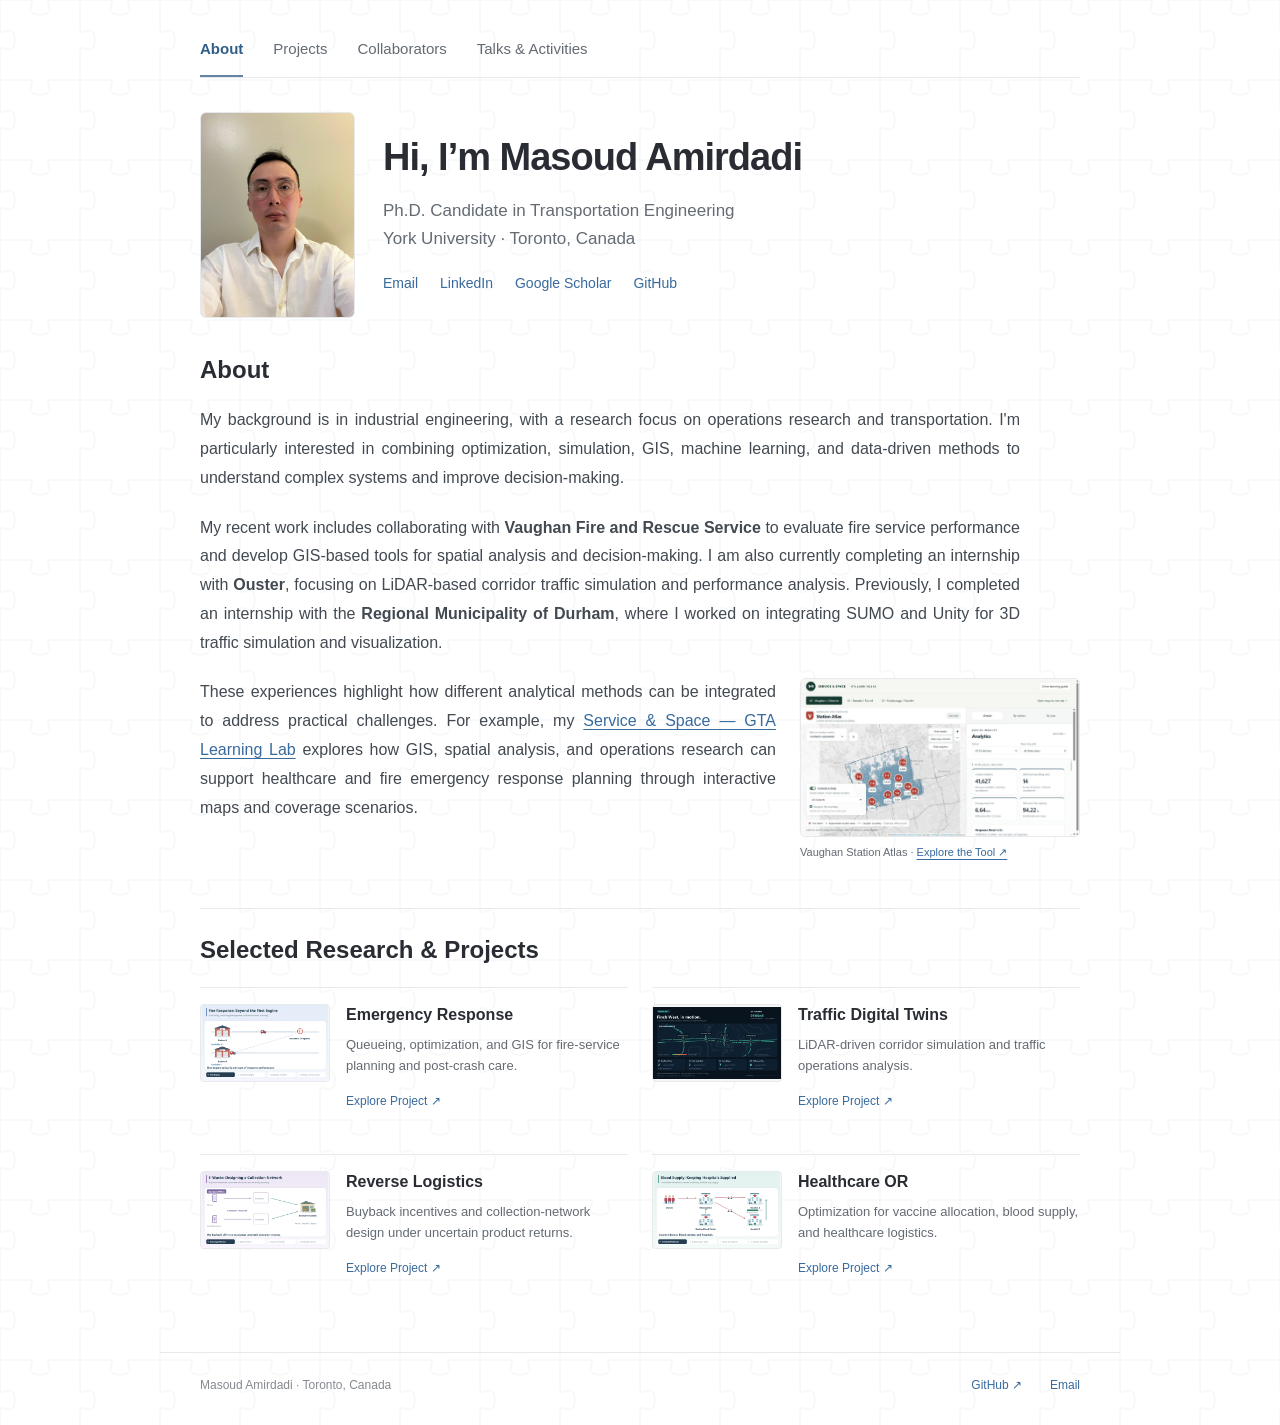
==== commit 2fa52675: "Update About description of Service & Space learning lab" ====
--- a/index.html
+++ b/index.html
@@ -1 +1 @@
-<!doctype html><html lang="en"><head><meta charset="utf-8"><meta name="viewport" content="width=device-width, initial-scale=1"><meta name="description" content="Masoud Amirdadi's research in operations research and transportation."><title>Research Portfolio | Masoud Amirdadi</title><link rel="icon" href="assets/favicon.svg" type="image/svg+xml"><meta name="theme-color" content="#315d88"><link rel="stylesheet" href="style.css?v=jigsaw-1"></head><body class="home"><a class="skip" href="#main">Skip to content</a><main id="main"><nav class="page-tabs" aria-label="Main navigation"><a href="index.html" aria-current="page">About</a><a href="projects.html">Projects</a><a href="collaborators.html">Collaborators</a><a href="activities.html">Talks &amp; Activities</a></nav><section class="profile"><img class="profile-portrait" src="assets/masoud-amirdadi-portrait.png" alt="Masoud Amirdadi" width="248" height="331"><div class="profile-details"><h1>Hi, I’m Masoud Amirdadi</h1><p class="position">Ph.D. Candidate in Transportation Engineering<br>York University · Toronto, Canada</p><div class="profile-links"><a href="mailto:masoud92@yorku.ca">Email</a><a href="https://www.linkedin.com/in/masoud-amirdadi-058742201/">LinkedIn</a><a href="https://scholar.google.com/citations?user=JSS_i_AAAAAJ&amp;hl=en">Google Scholar</a><a href="https://github.com/Masoud-Amirdadi">GitHub</a></div></div></section><section id="about" class="intro"><h2>About</h2><p>My background is in industrial engineering, with a research focus on operations research and transportation. I'm particularly interested in combining optimization, simulation, GIS, machine learning, and data-driven methods to understand complex systems and improve decision-making.</p><p>My recent work includes collaborating with <strong>Vaughan Fire and Rescue Service</strong> to evaluate fire service performance and develop GIS-based tools for spatial analysis and decision-making. I am also currently completing an internship with <strong>Ouster</strong>, focusing on LiDAR-based corridor traffic simulation and performance analysis. Previously, I completed an internship with the <strong>Regional Municipality of Durham</strong>, where I worked on integrating SUMO and Unity for 3D traffic simulation and visualization.</p><div class="intro-tool"><p>These experiences highlight how different analytical methods can be integrated to address practical challenges. For example, my <a href="https://masoud-amirdadi.github.io/Fire_Stations_Coverage_GTA/">Service &amp; Space — GTA Learning Lab</a> illustrates how GIS and spatial analysis can support emergency response planning.</p><figure class="intro-tool-preview"><a href="https://masoud-amirdadi.github.io/Fire_Stations_Coverage_GTA/" aria-label="Explore Service and Space — GTA Learning Lab"><img src="assets/service-space-preview.png" alt="Service and Space: Vaughan station atlas with an interactive fire-station map and service analytics." width="1265" height="712" loading="lazy"></a><figcaption>Vaughan Station Atlas · <a href="https://masoud-amirdadi.github.io/Fire_Stations_Coverage_GTA/">Explore the Tool ↗</a></figcaption></figure></div></section><section class="home-research" aria-labelledby="home-research-title"><h2 id="home-research-title">Selected Research &amp; Projects</h2><div class="research-preview-grid"><a class="research-preview" href="projects.html#emergency"><img src="assets/fire-response-poster.png" alt="" loading="lazy" width="900" height="540"><div><h3>Emergency Response</h3><p>Queueing, optimization, and GIS for fire-service planning and post-crash care.</p><span class="preview-link">Explore Project ↗</span></div></a><a class="research-preview" href="projects.html#transport"><img src="assets/finch-west-poster.jpg" alt="" loading="lazy" width="900" height="540"><div><h3>Traffic Digital Twins</h3><p>LiDAR-driven corridor simulation and traffic operations analysis.</p><span class="preview-link">Explore Project ↗</span></div></a><a class="research-preview" href="projects.html#reverse"><img src="assets/reverse-credibility-poster.png" alt="" loading="lazy" width="900" height="540"><div><h3>Reverse Logistics</h3><p>Buyback incentives and collection-network design under uncertain product returns.</p><span class="preview-link">Explore Project ↗</span></div></a><a class="research-preview" href="projects.html#healthcare"><img src="assets/blood-supply-poster.png" alt="" loading="lazy" width="900" height="540"><div><h3>Healthcare OR</h3><p>Optimization for vaccine allocation, blood supply, and healthcare logistics.</p><span class="preview-link">Explore Project ↗</span></div></a></div></section></main><footer><span>Masoud Amirdadi · Toronto, Canada</span><a href="https://github.com/Masoud-Amirdadi">GitHub ↗</a><a href="mailto:masoud92@yorku.ca">Email</a></footer><script src="script.js?v=media-2"></script></body></html>+<!doctype html><html lang="en"><head><meta charset="utf-8"><meta name="viewport" content="width=device-width, initial-scale=1"><meta name="description" content="Masoud Amirdadi's research in operations research and transportation."><title>Research Portfolio | Masoud Amirdadi</title><link rel="icon" href="assets/favicon.svg" type="image/svg+xml"><meta name="theme-color" content="#315d88"><link rel="stylesheet" href="style.css?v=jigsaw-1"></head><body class="home"><a class="skip" href="#main">Skip to content</a><main id="main"><nav class="page-tabs" aria-label="Main navigation"><a href="index.html" aria-current="page">About</a><a href="projects.html">Projects</a><a href="collaborators.html">Collaborators</a><a href="activities.html">Talks &amp; Activities</a></nav><section class="profile"><img class="profile-portrait" src="assets/masoud-amirdadi-portrait.png" alt="Masoud Amirdadi" width="248" height="331"><div class="profile-details"><h1>Hi, I’m Masoud Amirdadi</h1><p class="position">Ph.D. Candidate in Transportation Engineering<br>York University · Toronto, Canada</p><div class="profile-links"><a href="mailto:masoud92@yorku.ca">Email</a><a href="https://www.linkedin.com/in/masoud-amirdadi-058742201/">LinkedIn</a><a href="https://scholar.google.com/citations?user=JSS_i_AAAAAJ&amp;hl=en">Google Scholar</a><a href="https://github.com/Masoud-Amirdadi">GitHub</a></div></div></section><section id="about" class="intro"><h2>About</h2><p>My background is in industrial engineering, with a research focus on operations research and transportation. I'm particularly interested in combining optimization, simulation, GIS, machine learning, and data-driven methods to understand complex systems and improve decision-making.</p><p>My recent work includes collaborating with <strong>Vaughan Fire and Rescue Service</strong> to evaluate fire service performance and develop GIS-based tools for spatial analysis and decision-making. I am also currently completing an internship with <strong>Ouster</strong>, focusing on LiDAR-based corridor traffic simulation and performance analysis. Previously, I completed an internship with the <strong>Regional Municipality of Durham</strong>, where I worked on integrating SUMO and Unity for 3D traffic simulation and visualization.</p><div class="intro-tool"><p>These experiences highlight how different analytical methods can be integrated to address practical challenges. For example, my <a href="https://masoud-amirdadi.github.io/Fire_Stations_Coverage_GTA/">Service &amp; Space — GTA Learning Lab</a> explores how GIS, spatial analysis, and operations research can support healthcare and fire emergency response planning through interactive maps and coverage scenarios.</p><figure class="intro-tool-preview"><a href="https://masoud-amirdadi.github.io/Fire_Stations_Coverage_GTA/" aria-label="Explore Service and Space — GTA Learning Lab"><img src="assets/service-space-preview.png" alt="Service and Space: Vaughan station atlas with an interactive fire-station map and service analytics." width="1265" height="712" loading="lazy"></a><figcaption>Vaughan Station Atlas · <a href="https://masoud-amirdadi.github.io/Fire_Stations_Coverage_GTA/">Explore the Tool ↗</a></figcaption></figure></div></section><section class="home-research" aria-labelledby="home-research-title"><h2 id="home-research-title">Selected Research &amp; Projects</h2><div class="research-preview-grid"><a class="research-preview" href="projects.html#emergency"><img src="assets/fire-response-poster.png" alt="" loading="lazy" width="900" height="540"><div><h3>Emergency Response</h3><p>Queueing, optimization, and GIS for fire-service planning and post-crash care.</p><span class="preview-link">Explore Project ↗</span></div></a><a class="research-preview" href="projects.html#transport"><img src="assets/finch-west-poster.jpg" alt="" loading="lazy" width="900" height="540"><div><h3>Traffic Digital Twins</h3><p>LiDAR-driven corridor simulation and traffic operations analysis.</p><span class="preview-link">Explore Project ↗</span></div></a><a class="research-preview" href="projects.html#reverse"><img src="assets/reverse-credibility-poster.png" alt="" loading="lazy" width="900" height="540"><div><h3>Reverse Logistics</h3><p>Buyback incentives and collection-network design under uncertain product returns.</p><span class="preview-link">Explore Project ↗</span></div></a><a class="research-preview" href="projects.html#healthcare"><img src="assets/blood-supply-poster.png" alt="" loading="lazy" width="900" height="540"><div><h3>Healthcare OR</h3><p>Optimization for vaccine allocation, blood supply, and healthcare logistics.</p><span class="preview-link">Explore Project ↗</span></div></a></div></section></main><footer><span>Masoud Amirdadi · Toronto, Canada</span><a href="https://github.com/Masoud-Amirdadi">GitHub ↗</a><a href="mailto:masoud92@yorku.ca">Email</a></footer><script src="script.js?v=media-2"></script></body></html>
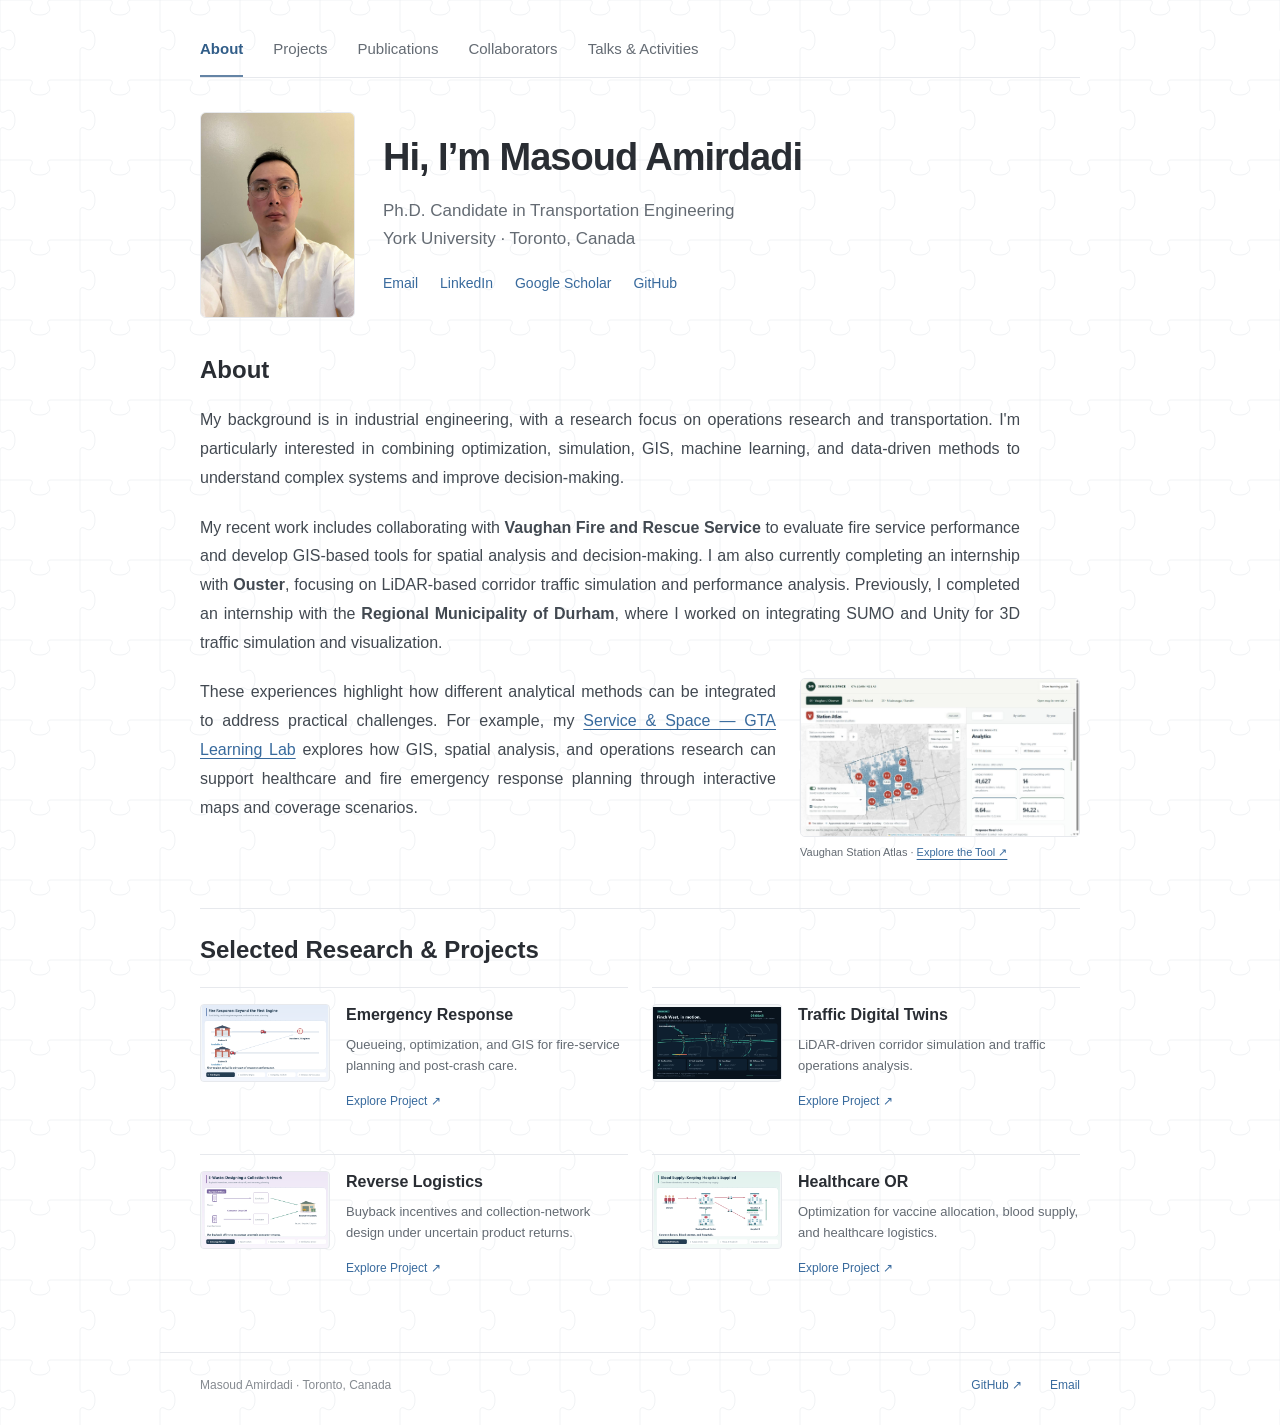
==== commit e89b8e24: "Add Publications tab with five journal articles" ====
--- a/index.html
+++ b/index.html
@@ -1 +1 @@
-<!doctype html><html lang="en"><head><meta charset="utf-8"><meta name="viewport" content="width=device-width, initial-scale=1"><meta name="description" content="Masoud Amirdadi's research in operations research and transportation."><title>Research Portfolio | Masoud Amirdadi</title><link rel="icon" href="assets/favicon.svg" type="image/svg+xml"><meta name="theme-color" content="#315d88"><link rel="stylesheet" href="style.css?v=jigsaw-1"></head><body class="home"><a class="skip" href="#main">Skip to content</a><main id="main"><nav class="page-tabs" aria-label="Main navigation"><a href="index.html" aria-current="page">About</a><a href="projects.html">Projects</a><a href="collaborators.html">Collaborators</a><a href="activities.html">Talks &amp; Activities</a></nav><section class="profile"><img class="profile-portrait" src="assets/masoud-amirdadi-portrait.png" alt="Masoud Amirdadi" width="248" height="331"><div class="profile-details"><h1>Hi, I’m Masoud Amirdadi</h1><p class="position">Ph.D. Candidate in Transportation Engineering<br>York University · Toronto, Canada</p><div class="profile-links"><a href="mailto:masoud92@yorku.ca">Email</a><a href="https://www.linkedin.com/in/masoud-amirdadi-058742201/">LinkedIn</a><a href="https://scholar.google.com/citations?user=JSS_i_AAAAAJ&amp;hl=en">Google Scholar</a><a href="https://github.com/Masoud-Amirdadi">GitHub</a></div></div></section><section id="about" class="intro"><h2>About</h2><p>My background is in industrial engineering, with a research focus on operations research and transportation. I'm particularly interested in combining optimization, simulation, GIS, machine learning, and data-driven methods to understand complex systems and improve decision-making.</p><p>My recent work includes collaborating with <strong>Vaughan Fire and Rescue Service</strong> to evaluate fire service performance and develop GIS-based tools for spatial analysis and decision-making. I am also currently completing an internship with <strong>Ouster</strong>, focusing on LiDAR-based corridor traffic simulation and performance analysis. Previously, I completed an internship with the <strong>Regional Municipality of Durham</strong>, where I worked on integrating SUMO and Unity for 3D traffic simulation and visualization.</p><div class="intro-tool"><p>These experiences highlight how different analytical methods can be integrated to address practical challenges. For example, my <a href="https://masoud-amirdadi.github.io/Fire_Stations_Coverage_GTA/">Service &amp; Space — GTA Learning Lab</a> explores how GIS, spatial analysis, and operations research can support healthcare and fire emergency response planning through interactive maps and coverage scenarios.</p><figure class="intro-tool-preview"><a href="https://masoud-amirdadi.github.io/Fire_Stations_Coverage_GTA/" aria-label="Explore Service and Space — GTA Learning Lab"><img src="assets/service-space-preview.png" alt="Service and Space: Vaughan station atlas with an interactive fire-station map and service analytics." width="1265" height="712" loading="lazy"></a><figcaption>Vaughan Station Atlas · <a href="https://masoud-amirdadi.github.io/Fire_Stations_Coverage_GTA/">Explore the Tool ↗</a></figcaption></figure></div></section><section class="home-research" aria-labelledby="home-research-title"><h2 id="home-research-title">Selected Research &amp; Projects</h2><div class="research-preview-grid"><a class="research-preview" href="projects.html#emergency"><img src="assets/fire-response-poster.png" alt="" loading="lazy" width="900" height="540"><div><h3>Emergency Response</h3><p>Queueing, optimization, and GIS for fire-service planning and post-crash care.</p><span class="preview-link">Explore Project ↗</span></div></a><a class="research-preview" href="projects.html#transport"><img src="assets/finch-west-poster.jpg" alt="" loading="lazy" width="900" height="540"><div><h3>Traffic Digital Twins</h3><p>LiDAR-driven corridor simulation and traffic operations analysis.</p><span class="preview-link">Explore Project ↗</span></div></a><a class="research-preview" href="projects.html#reverse"><img src="assets/reverse-credibility-poster.png" alt="" loading="lazy" width="900" height="540"><div><h3>Reverse Logistics</h3><p>Buyback incentives and collection-network design under uncertain product returns.</p><span class="preview-link">Explore Project ↗</span></div></a><a class="research-preview" href="projects.html#healthcare"><img src="assets/blood-supply-poster.png" alt="" loading="lazy" width="900" height="540"><div><h3>Healthcare OR</h3><p>Optimization for vaccine allocation, blood supply, and healthcare logistics.</p><span class="preview-link">Explore Project ↗</span></div></a></div></section></main><footer><span>Masoud Amirdadi · Toronto, Canada</span><a href="https://github.com/Masoud-Amirdadi">GitHub ↗</a><a href="mailto:masoud92@yorku.ca">Email</a></footer><script src="script.js?v=media-2"></script></body></html>+<!doctype html><html lang="en"><head><meta charset="utf-8"><meta name="viewport" content="width=device-width, initial-scale=1"><meta name="description" content="Masoud Amirdadi's research in operations research and transportation."><title>Research Portfolio | Masoud Amirdadi</title><link rel="icon" href="assets/favicon.svg" type="image/svg+xml"><meta name="theme-color" content="#315d88"><link rel="stylesheet" href="style.css?v=publications-1"></head><body class="home"><a class="skip" href="#main">Skip to content</a><main id="main"><nav class="page-tabs" aria-label="Main navigation"><a href="index.html" aria-current="page">About</a><a href="projects.html">Projects</a><a href="publications.html">Publications</a><a href="collaborators.html">Collaborators</a><a href="activities.html">Talks &amp; Activities</a></nav><section class="profile"><img class="profile-portrait" src="assets/masoud-amirdadi-portrait.png" alt="Masoud Amirdadi" width="248" height="331"><div class="profile-details"><h1>Hi, I’m Masoud Amirdadi</h1><p class="position">Ph.D. Candidate in Transportation Engineering<br>York University · Toronto, Canada</p><div class="profile-links"><a href="mailto:masoud92@yorku.ca">Email</a><a href="https://www.linkedin.com/in/masoud-amirdadi-058742201/">LinkedIn</a><a href="https://scholar.google.com/citations?user=JSS_i_AAAAAJ&amp;hl=en">Google Scholar</a><a href="https://github.com/Masoud-Amirdadi">GitHub</a></div></div></section><section id="about" class="intro"><h2>About</h2><p>My background is in industrial engineering, with a research focus on operations research and transportation. I'm particularly interested in combining optimization, simulation, GIS, machine learning, and data-driven methods to understand complex systems and improve decision-making.</p><p>My recent work includes collaborating with <strong>Vaughan Fire and Rescue Service</strong> to evaluate fire service performance and develop GIS-based tools for spatial analysis and decision-making. I am also currently completing an internship with <strong>Ouster</strong>, focusing on LiDAR-based corridor traffic simulation and performance analysis. Previously, I completed an internship with the <strong>Regional Municipality of Durham</strong>, where I worked on integrating SUMO and Unity for 3D traffic simulation and visualization.</p><div class="intro-tool"><p>These experiences highlight how different analytical methods can be integrated to address practical challenges. For example, my <a href="https://masoud-amirdadi.github.io/Fire_Stations_Coverage_GTA/">Service &amp; Space — GTA Learning Lab</a> explores how GIS, spatial analysis, and operations research can support healthcare and fire emergency response planning through interactive maps and coverage scenarios.</p><figure class="intro-tool-preview"><a href="https://masoud-amirdadi.github.io/Fire_Stations_Coverage_GTA/" aria-label="Explore Service and Space — GTA Learning Lab"><img src="assets/service-space-preview.png" alt="Service and Space: Vaughan station atlas with an interactive fire-station map and service analytics." width="1265" height="712" loading="lazy"></a><figcaption>Vaughan Station Atlas · <a href="https://masoud-amirdadi.github.io/Fire_Stations_Coverage_GTA/">Explore the Tool ↗</a></figcaption></figure></div></section><section class="home-research" aria-labelledby="home-research-title"><h2 id="home-research-title">Selected Research &amp; Projects</h2><div class="research-preview-grid"><a class="research-preview" href="projects.html#emergency"><img src="assets/fire-response-poster.png" alt="" loading="lazy" width="900" height="540"><div><h3>Emergency Response</h3><p>Queueing, optimization, and GIS for fire-service planning and post-crash care.</p><span class="preview-link">Explore Project ↗</span></div></a><a class="research-preview" href="projects.html#transport"><img src="assets/finch-west-poster.jpg" alt="" loading="lazy" width="900" height="540"><div><h3>Traffic Digital Twins</h3><p>LiDAR-driven corridor simulation and traffic operations analysis.</p><span class="preview-link">Explore Project ↗</span></div></a><a class="research-preview" href="projects.html#reverse"><img src="assets/reverse-credibility-poster.png" alt="" loading="lazy" width="900" height="540"><div><h3>Reverse Logistics</h3><p>Buyback incentives and collection-network design under uncertain product returns.</p><span class="preview-link">Explore Project ↗</span></div></a><a class="research-preview" href="projects.html#healthcare"><img src="assets/blood-supply-poster.png" alt="" loading="lazy" width="900" height="540"><div><h3>Healthcare OR</h3><p>Optimization for vaccine allocation, blood supply, and healthcare logistics.</p><span class="preview-link">Explore Project ↗</span></div></a></div></section></main><footer><span>Masoud Amirdadi · Toronto, Canada</span><a href="https://github.com/Masoud-Amirdadi">GitHub ↗</a><a href="mailto:masoud92@yorku.ca">Email</a></footer><script src="script.js?v=media-2"></script></body></html>
--- a/style.css
+++ b/style.css
@@ -1,201 +1,206 @@
-:root{--paper:#f8f7f2;--ink:#213d37;--muted:#63716a;--line:#d8ded5;--accent:#b4c9a5}*{box-sizing:border-box}html{scroll-behavior:smooth;scroll-padding-top:28px}body{margin:0;background:var(--paper);color:var(--ink);font-family:'DM Sans',Arial,sans-serif;font-size:16px;line-height:1.65}a{color:inherit;text-decoration:none}a:hover{text-decoration:underline}button{font:inherit;cursor:pointer}header,main,footer{max-width:1280px;margin:auto;padding-left:64px;padding-right:64px}header{height:110px;display:flex;align-items:center;justify-content:space-between;border-bottom:1px solid var(--line)}.brand{display:flex;align-items:center;gap:16px;font-weight:700;font-size:23px;letter-spacing:-1px}.brand span{font-size:14px;letter-spacing:0;font-weight:500;border-left:1px solid var(--line);padding-left:16px}nav{display:flex;gap:29px;font-size:13px}.hero{padding:78px 0 60px}.eyebrow{font-size:11px;letter-spacing:1.7px;font-weight:600;text-transform:uppercase}.dot{display:inline-block;width:7px;height:7px;border-radius:50%;background:#738e66;margin-right:9px}h1,h2,h3,p{margin-top:0}h1,h2{font-family:'Libre Caslon Display',Georgia,serif;font-weight:400;line-height:1.08;letter-spacing:-1.7px}h1{font-size:clamp(50px,6.5vw,85px);margin:26px 0 28px}em{font-style:normal;color:#738268}.hero-bottom{display:flex;align-items:center;justify-content:space-between;gap:50px}.hero-bottom p{max-width:600px;color:var(--muted);font-size:17px;margin:0}.button{display:inline-flex;align-items:center;justify-content:space-between;gap:35px;border:0;background:var(--ink);color:white;padding:14px 22px;font-size:13px;white-space:nowrap}.button:hover{background:#39594d;text-decoration:none}.hero-note{font-size:11px;margin-top:35px;color:var(--muted)}section{scroll-margin-top:30px}.section-heading{display:flex;align-items:center;justify-content:space-between;border-top:1px solid var(--line);padding-top:30px;margin:20px 0 28px;gap:20px}.section-heading h2{font-size:34px;margin:0}.section-heading>span{font-size:9px;letter-spacing:1.5px}.section-heading>a{font-size:12px}.projects{display:grid;grid-template-columns:1fr 1fr;gap:36px 28px}.project-card:hover{text-decoration:none}.art{position:relative;height:265px;overflow:hidden;background:#e5e9de;transition:transform .25s}.project-card:hover .art{transform:translateY(-4px)}.index{position:absolute;top:19px;left:22px;font-size:9px;letter-spacing:1.4px;z-index:2}.art svg{width:100%;height:100%;padding-top:26px}.card-title{display:flex;align-items:center;justify-content:space-between;margin-top:18px}.card-title h3{font-size:20px;font-weight:500;margin:0}.card-title span{font-size:23px}.project-card>p{font-size:13px;color:var(--muted);margin:5px 0 0}.emergency .art,.demo.emergency{background:#e3ebe6}.reverse .art,.demo.reverse{background:#eee7d9}.transport .art,.demo.transport{background:#213e38;color:#e4eddd}svg text{fill:#4f6559;font:11px 'DM Sans',Arial,sans-serif;letter-spacing:1px}.links{stroke:#77927c;stroke-width:2;fill:none;stroke-dasharray:5 5}.node{fill:#f8f7f2;stroke:#55765a;stroke-width:3}.streets{stroke:#b9c9bc;fill:none}.water{fill:#bccfce}.coverage{fill:#8da88844;stroke:#718f6b;stroke-width:1.5}.stations{fill:#315944;stroke:#fff;stroke-width:3}.approach-band{margin:80px 0;padding:45px;background:#e9ece2;display:grid;grid-template-columns:1.5fr 1fr;gap:24px 60px}.approach-band .eyebrow{grid-column:1/-1}.approach-band h2{font-size:44px;margin:0}.approach-band p{align-self:end;color:var(--muted);font-size:15px;margin:0}.publication{display:grid;grid-template-columns:60px 1fr 130px;gap:25px;padding:24px 0;border-bottom:1px solid var(--line)}.publication>span,.publication>a{font-size:12px}.publication h3{font-size:16px;font-weight:500;line-height:1.5;margin:0 0 6px}.publication p{font-size:12px;color:var(--muted);margin:0}.about{display:grid;grid-template-columns:1fr 1fr;gap:70px;padding:85px 0}.about h2{font-size:41px;margin-top:20px}.about p{font-size:15px;color:var(--muted)}.text-link{display:inline-block;border-bottom:1px solid #899a87;margin:10px 22px 10px 0;font-size:13px}footer{border-top:1px solid var(--line);padding-top:25px;padding-bottom:30px;display:flex;gap:28px;font-size:11px;color:var(--muted)}footer span{margin-right:auto}.project-hero{padding:45px 0 60px;border-bottom:1px solid var(--line)}.back{font-size:12px;display:inline-block;margin-bottom:40px}.project-hero h1{font-size:70px}.question{max-width:750px;font-size:23px;color:var(--muted);margin-bottom:0}.project-layout{display:grid;grid-template-columns:210px 1fr;gap:60px;padding:55px 0}.project-layout aside{position:sticky;top:30px;align-self:start;display:flex;flex-direction:column;gap:17px;font-size:12px}.project-layout section{margin-bottom:48px}.project-layout h2{font-size:37px}.project-layout p{color:var(--muted);max-width:760px}.studies{display:grid;grid-template-columns:1fr 1fr;gap:25px;margin-top:26px}.studies article{border-top:2px solid #a4b397;padding-top:20px}.studies h3{font-size:17px}.studies p{font-size:14px}.demo{background:#e5e9de;padding:25px}.demo svg{width:100%;max-height:330px}.caption,.video-note{font-size:12px;margin:13px 0}.caption{font-style:italic}.demo .video-note{color:#cad5ca}.next-project{display:flex;justify-content:space-between;padding:30px 0 50px;border-top:1px solid var(--line);font-size:13px}.next-project span{font-size:22px}.road{height:260px;position:relative;overflow:hidden;padding-top:75px}.lane{height:50px;border-top:1px solid #82998c;border-bottom:1px dashed #82998c;position:relative;transform:rotate(-12deg) scale(1.15)}.lane.reverse{border-top:0;border-bottom:1px solid #82998c}.lane i{display:block;width:19px;height:9px;position:absolute;top:18px;left:-30px;background:#c5d7a6;border-radius:2px;animation:drive 9s linear infinite;animation-delay:calc(var(--i) * -1.35s)}.lane.reverse i{background:#8cbdb2;animation-direction:reverse}.sensor{position:absolute;right:22%;top:22px;font-size:9px;letter-spacing:2px}.scan{position:absolute;width:140px;height:140px;border:1px solid #acc8a04d;border-radius:50%;right:14%;top:35px;box-shadow:0 0 0 27px #acc8a00c,0 0 0 55px #acc8a008}.paused .lane i{animation-play-state:paused}@keyframes drive{to{left:110%}}.skip{position:absolute;left:15px;top:-80px;background:white;padding:10px;z-index:9}.skip:focus{top:10px}:focus-visible{outline:3px solid #b1803b;outline-offset:5px}video{width:100%}@media(prefers-reduced-motion:reduce){html{scroll-behavior:auto}.lane i{animation-play-state:paused}.art{transition:none}}@media(max-width:800px){header,main,footer{padding-left:25px;padding-right:25px}header{height:auto;min-height:100px;flex-wrap:wrap;padding-top:18px;padding-bottom:18px;gap:15px}nav{gap:20px}.hero{padding-top:48px}.hero-bottom{display:block}.hero-bottom .button{margin-top:25px}.section-heading{align-items:start}.section-heading>span{display:none}.art{height:210px}.card-title h3{font-size:18px}.approach-band{padding:30px;gap:25px;grid-template-columns:1fr}.approach-band h2{font-size:37px}.about{gap:30px}.project-layout{grid-template-columns:1fr;gap:30px}.project-layout aside{position:static;flex-direction:row;flex-wrap:wrap}.project-hero h1{font-size:54px}.publication{grid-template-columns:45px 1fr}.publication>a{grid-column:2}.next-project{gap:20px}.next-project span{font-size:17px}}@media(max-width:520px){.projects,.about,.studies{grid-template-columns:1fr}.art{height:250px}.hero h1{font-size:49px}.section-heading h2{font-size:29px}.section-heading{flex-wrap:wrap}.about{padding:55px 0}.about h2{font-size:36px}.project-hero h1{font-size:46px}.question{font-size:20px}footer{flex-wrap:wrap;gap:15px}footer span{flex-basis:100%}.next-project{flex-direction:column}.brand span{font-size:13px}}
-
-/* Quiet academic theme: white with a faint interlocking jigsaw pattern. */
-:root{--paper:#fff;--ink:#292d33;--muted:#646b73;--line:#e7e9ed;--accent:#456c9e}
-body{background-color:#fff;background-image:url("data:image/svg+xml,%3Csvg%20xmlns%3D%22http%3A%2F%2Fwww.w3.org%2F2000%2Fsvg%22%20width%3D%2280%22%20height%3D%2280%22%20viewBox%3D%220%200%2080%2080%22%3E%3Cg%20fill%3D%22none%22%20stroke%3D%22%236a7d92%22%20stroke-opacity%3D%22.10%22%20stroke-width%3D%221%22%3E%3Cpath%20d%3D%22M0%200H29C33%200%2033%203%2031%206C25%2018%2055%2018%2049%206C47%203%2047%200%2051%200H80%20M0%2080H29C33%2080%2033%2083%2031%2086C25%2098%2055%2098%2049%2086C47%2083%2047%2080%2051%2080H80%20M0%200V29C0%2033%203%2033%206%2031C18%2025%2018%2055%206%2049C3%2047%200%2047%200%2051V80%20M80%200V29C80%2033%2083%2033%2086%2031C98%2025%2098%2055%2086%2049C83%2047%2080%2047%2080%2051V80%22%2F%3E%3C%2Fg%3E%3C%2Fsvg%3E");background-size:80px 80px;font-family:Arial,Helvetica,sans-serif;font-size:16px;line-height:1.8;color:var(--ink)}
-header,main,footer{max-width:960px;padding-left:40px;padding-right:40px}
-main{min-height:65vh}h1,h2,h3{font-family:Arial,Helvetica,sans-serif;letter-spacing:normal;color:var(--ink)}h1{font-weight:700}h2{font-weight:600}a{color:#386a9d}a:hover{color:#254b72}em{color:inherit}header{height:90px}.brand{font-size:17px;font-weight:600;letter-spacing:0;color:var(--ink)}nav{font-size:13px;gap:24px}
-.profile{padding:75px 0 27px}.profile h1{font-size:38px;line-height:1.25;margin:0 0 15px;letter-spacing:-1px}.position{font-size:17px;line-height:1.65;color:var(--muted);margin-bottom:18px}.profile-links{display:flex;gap:22px;font-size:14px}.tabs{display:flex;gap:30px;border-bottom:1px solid var(--line);margin:12px 0 30px}.tabs button{background:transparent;color:var(--muted);border:0;border-bottom:2px solid transparent;padding:11px 0;font-size:15px}.tabs button[aria-selected=true]{border-color:#386a9d;color:#386a9d;font-weight:600}.tabs button:hover{color:#386a9d}[hidden]{display:none!important}[role=tabpanel]{min-height:310px;margin-bottom:55px;outline-offset:7px}.intro h2{font-size:24px;margin-bottom:23px}.intro p{font-size:16px;margin:0 0 21px;max-width:820px;color:#424951}.section-heading{border:0;padding:0;margin:0 0 25px}.section-heading h2{font-size:24px;line-height:1.4}.projects{display:flex;flex-direction:column;gap:0}.project-card{display:grid;grid-template-columns:190px 1fr;column-gap:26px;padding:23px 0;border-bottom:1px solid var(--line);align-content:center}.project-card:first-child{padding-top:0}.project-card .art{grid-row:1/3;height:115px;border-radius:3px;background:#f0f3f4}.project-card:hover .art{transform:none}.project-card .index{display:none}.project-card .art svg{padding:0}.card-title{margin:8px 0 0;align-self:end}.card-title h3{font-size:18px;color:#386a9d;font-weight:600}.card-title>span{display:none}.project-card>p{font-size:14px;margin:5px 0 10px;align-self:start}.transport .art{background:#eaf0f2;color:#485f6d}.project-card .road{height:115px;padding-top:30px}.project-card .lane{height:27px}.project-card .lane i{top:10px;background:#587e99;height:6px;animation-play-state:paused}.project-card .sensor{display:none}.project-card .scan{width:65px;height:65px;top:14px;border-color:#9cacb455}.publication{grid-template-columns:48px 1fr 110px;gap:20px}.publication h3{font-size:15px}.publication p{font-size:13px}.publication>a{font-size:11px}.project-hero{padding:32px 0}.project-hero h1{font-size:38px;line-height:1.2}.project-hero .eyebrow{font-size:10px;letter-spacing:.8px;color:var(--muted)}.question{font-size:20px}.back{margin-bottom:25px}.project-layout{grid-template-columns:155px 1fr;gap:35px;padding:36px 0}.project-layout h2{font-size:25px}.project-layout p{font-size:15px}.project-layout aside{font-size:11px}.studies{grid-template-columns:1fr;gap:15px}.studies article{border-top:1px solid var(--line)}.studies h3{font-size:17px}.demo{background:#f1f4f4}.demo.emergency{background:#edf2f3}.demo.reverse{background:#f4f3ef}.demo.transport{background:#35434d}.button{background:#426b8b;border-radius:3px;padding:10px 16px}.button:hover{background:#345873;color:white}.text-link{border:0}.next-project span{font-size:17px}.next-project{padding-bottom:30px}footer{font-size:12px;padding-top:22px;padding-bottom:28px}footer span{color:#858a90}.home footer{margin-top:25px}:focus-visible{outline:2px solid #386a9d;outline-offset:5px}
-@media(max-width:700px){header,main,footer{padding-left:24px;padding-right:24px}.profile{padding-top:42px}.profile h1{font-size:31px}.project-layout{grid-template-columns:1fr}.project-layout aside{flex-direction:row;position:static;flex-wrap:wrap}.project-hero h1{font-size:33px}.project-card{grid-template-columns:135px 1fr;column-gap:18px}.project-card .art{height:105px}.card-title h3{font-size:16px}.project-card>p{font-size:12px}.publication{grid-template-columns:40px 1fr}.publication>a{grid-column:2}.tabs{gap:26px}.section-heading{align-items:center}.section-heading h2{font-size:22px}.section-heading>a{font-size:11px}.position{font-size:15px}}
-@media(max-width:430px){.project-card{grid-template-columns:1fr}.project-card .art{display:none}.card-title{margin-top:0}.project-card>p{margin-bottom:0;font-size:14px}.profile h1{font-size:29px}.intro p{font-size:15px}.tabs button{font-size:14px}header{gap:10px}nav{gap:16px}.project-hero h1{font-size:30px}}
-/* Project visuals on the left, concise explanations on the right. */
-.home .intro{margin:12px 0 48px}
-.home #projects,.home #publications{padding-top:30px;border-top:1px solid var(--line);margin-bottom:55px}
-.profile-links{flex-wrap:wrap;gap:10px 22px}
-.home .projects{display:flex;flex-direction:column;gap:0}
-.home .project-card{display:grid;grid-template-columns:240px minmax(0,1fr);align-items:center;gap:28px;padding:25px 0;border-bottom:1px solid var(--line)}
-.home .project-card:first-child{padding-top:0}
-.home .project-card .art{display:block;grid-row:auto;height:150px;border-radius:3px}
-.project-caption h3{font-size:19px;line-height:1.4;color:#386a9d;margin:0 0 5px;font-weight:600}
-.project-caption p{font-size:14px;line-height:1.65;color:var(--muted);margin:8px 0 0}
-.project-caption .project-subtitle{font-size:12px;color:#727a83;margin:0 0 8px}
-.home .project-card .road{height:150px;padding-top:45px}
-.home .project-card .lane{height:31px}
-.home .project-card .lane i{top:12px}
-.home .project-card .scan{width:78px;height:78px;top:22px}
-.eyebrow{text-transform:none;letter-spacing:.4px}
-.intro a{text-decoration:underline;text-underline-offset:3px}
-@media(max-width:650px){.home .project-card{grid-template-columns:150px minmax(0,1fr);gap:20px}.home .project-card .art{height:120px}.project-caption h3{font-size:17px}.project-caption p{font-size:13px}}
-@media(max-width:480px){.home .project-card{grid-template-columns:105px minmax(0,1fr);gap:15px;align-items:start}.home .project-card .art{height:90px}.home .project-card .road{height:90px;padding-top:22px}.home .intro{margin-bottom:35px}.project-caption h3{font-size:16px}.project-caption .project-subtitle{font-size:11px}}
-.healthcare-illustration{display:block;width:100%;height:auto;object-fit:contain}
-.home .project-card.healthcare .art{height:auto;aspect-ratio:3/2;background:white}
-.home .project-card.healthcare .art img{height:100%}
-.demo.healthcare{background:white;padding:0}
-.demo.healthcare .healthcare-illustration{border:1px solid var(--line);border-radius:3px}
-.healthcare-previews{display:grid;gap:5px;width:100%}
-.healthcare-previews img{display:block;width:100%;height:auto!important;border:1px solid var(--line)}
-.home .project-card.healthcare .art{aspect-ratio:auto;height:auto}
-.study-animation{margin:0 0 30px}
-.study-animation>img{display:block;width:100%;height:auto;border:1px solid var(--line);border-radius:5px}
-.study-animation figcaption{display:flex;flex-wrap:wrap;align-items:center;gap:12px;font-size:12px;margin-top:10px}
-.study-animation figcaption span{flex:1 1 100%;font-weight:600;font-size:15px}
-.gif-toggle{background:white;border:1px solid #b8c8d3;border-radius:4px;color:var(--ink);padding:6px 12px;font-size:12px}
-/* Two healthcare studies, each with its explanation beneath the animation. */
-.healthcare-feature{padding:0 0 28px;border-bottom:1px solid var(--line)}
-.healthcare-feature>h3{font-size:24px;margin:0 0 24px}
-.healthcare-study-grid{display:grid;grid-template-columns:repeat(2,minmax(0,1fr));gap:30px}
-.healthcare-study{min-width:0}
-.healthcare-study .study-animation{margin:0 0 20px}
-.study-explanation p{font-size:14px;line-height:1.75;color:var(--muted);margin:0 0 16px}
-.study-explanation .study-question{font-size:16px;line-height:1.5;color:var(--ink)}
-.study-explanation h4{font-size:14px;margin:20px 0 8px}
-.study-explanation ul{margin:0;padding-left:20px;font-size:14px;line-height:1.8;color:var(--muted)}
-.study-explanation li{margin-bottom:5px}
-.project-layout .healthcare-study-grid{grid-template-columns:1fr}
-@media(max-width:680px){.healthcare-study-grid{grid-template-columns:1fr;gap:35px}}
-.transport-feature{padding:28px 0;border-bottom:1px solid var(--line)}
-.transport-feature>h3{font-size:24px;margin:0 0 24px}
-.transport-video{display:block;width:100%;height:auto;aspect-ratio:16/9;background:#09131f;border-radius:6px}
-.transport-feature .study-explanation{margin-top:20px}
-.demo.transport{padding:0;background:transparent}
-.emergency-feature{padding:28px 0;border-bottom:1px solid var(--line)}
-.emergency-feature>h3{font-size:24px;margin:0 0 24px}
-.emergency-study-grid{display:grid;grid-template-columns:repeat(2,minmax(0,1fr));gap:30px}
-.emergency-study{min-width:0}
-.study-name{font-size:18px;margin:0 0 16px}
-.emergency-study .study-animation,.map-preview{margin:0 0 20px}
-.map-preview img{display:block;width:100%;height:auto;border:1px solid var(--line);border-radius:5px}
-.map-preview figcaption{font-size:12px;margin-top:10px}
-.demo.emergency{background:transparent;padding:0}
-.project-layout .emergency-study-grid{grid-template-columns:1fr}
-@media(max-width:680px){.emergency-study-grid{grid-template-columns:1fr;gap:35px}}
-.reverse-feature{padding:28px 0;border-bottom:1px solid var(--line)}
-.reverse-feature>h3{font-size:24px;margin:0 0 24px}
-.reverse-study-grid{display:grid;grid-template-columns:repeat(2,minmax(0,1fr));gap:30px}
-.reverse-study{min-width:0}
-.reverse-study .study-animation{margin:0 0 20px}
-.demo.reverse{background:transparent;padding:0}
-.project-layout .reverse-study-grid{grid-template-columns:1fr}
-@media(max-width:680px){.reverse-study-grid{grid-template-columns:1fr;gap:35px}}
-.study-status{display:inline-block;margin:14px 0 8px;padding:5px 11px;border:1px solid var(--line);border-radius:4px;background:#f4f7f9;color:var(--muted);font-size:13px;font-weight:600}
-/* Align paired study media, controls, and text starts. */
-.healthcare-study-grid,.emergency-study-grid,.reverse-study-grid{align-items:start}
-.study-name{min-height:50px;display:flex;align-items:flex-start;margin-bottom:16px}
-.study-animation,.map-preview{width:100%;margin-left:0;margin-right:0}
-.study-animation>img,.map-preview>a{display:block;width:100%;aspect-ratio:5/3;height:auto;box-sizing:border-box}
-.map-preview>a{background:#eef3f7;border:1px solid var(--line);border-radius:5px;overflow:hidden}
-.map-preview>a>img{height:100%;width:100%;object-fit:contain;border:0;border-radius:0}
-.study-animation figcaption,.map-preview figcaption{min-height:34px;display:flex;align-items:center;margin-top:10px}
-.healthcare-study .study-animation,.emergency-study .study-animation,.reverse-study .study-animation,.map-preview{margin-bottom:20px}
-@media(max-width:680px){.study-name{min-height:0}}
-/* Justify prose while keeping headings, labels, and controls aligned naturally. */
-.intro p,.study-explanation p:not(.study-question){text-align:justify;text-justify:inter-word;hyphens:auto;overflow-wrap:break-word}
-
-/* Research context below each project heading. */
-.projects .project-context{margin:-8px 0 24px;color:var(--muted);font-size:14px;font-weight:400;text-align:left;}
-.project-toggle{display:flex;align-items:center;justify-content:space-between;gap:16px;width:100%;padding:0;border:0;background:transparent;color:inherit;font:inherit;text-align:left;cursor:pointer}
-.project-toggle-action{flex-shrink:0;font-size:13px;font-weight:400;color:var(--muted)}
-.project-toggle:hover .project-toggle-action{color:var(--ink)}
-.project-toggle:focus-visible{outline:2px solid currentColor;outline-offset:6px;border-radius:2px}
-.project-content[hidden]{display:none!important}
-@media(max-width:480px){.project-toggle{align-items:flex-start}.project-toggle-action{padding-top:5px;font-size:12px}}
-
-/* Compact linked tool preview alongside the final introduction paragraph. */
-.intro-tool{display:grid;grid-template-columns:minmax(0,1fr) 280px;gap:24px;align-items:start;margin-top:20px}
-.intro .intro-tool>p{margin:0}
-.intro-tool-preview{margin:0;min-width:0}
-.intro-tool-preview>a{display:block;border:1px solid var(--line);border-radius:5px;overflow:hidden}
-.intro-tool-preview img{display:block;width:100%;height:auto}
-.intro-tool-preview figcaption{margin-top:7px;font-size:11px;line-height:1.5;color:var(--muted)}
-@media(max-width:680px){.intro-tool{grid-template-columns:1fr;gap:14px}.intro-tool-preview{width:100%;max-width:360px}}
-
-
-
-/* Portrait and identity share one compact header. */
-.profile{display:flex;align-items:center;gap:28px}
-.profile-portrait{flex:0 0 auto;width:130px;height:auto;border:1px solid var(--line);border-radius:6px}
-.profile-details{min-width:0;flex:1}
-@media(max-width:600px){.profile{gap:18px;align-items:flex-start}.profile-portrait{width:90px}.profile h1{font-size:26px}.profile-links{gap:9px 15px}}
-@media(max-width:380px){.profile{gap:12px}.profile-portrait{width:72px}.profile h1{font-size:23px}}
-.collaborators{margin:12px 0 60px}
-.collaborators h2{font-size:24px;margin:0 0 18px}
-.collaborators>p{font-size:16px;color:var(--muted);margin-bottom:28px}
-.collaborator-list{list-style:none;margin:0;padding:0;display:grid;grid-template-columns:repeat(2,minmax(0,1fr));gap:0 32px}
-.collaborator-list li{padding:22px 0;border-top:1px solid var(--line)}
-.collaborator-list h3{font-size:18px;margin:0 0 10px}
-.collaborator-list a{font-size:14px;text-decoration:underline;text-underline-offset:3px}
-.profile-links a[aria-current="page"]{font-weight:600;text-decoration:underline;text-underline-offset:5px}
-@media(max-width:600px){.collaborator-list{grid-template-columns:1fr}}
-.collaborator-role{margin:0 0 12px;font-size:14px;color:var(--muted);line-height:1.5}
-.activities{margin:12px 0 60px}
-.activities>h2{font-size:24px;margin:0 0 28px}
-.activity-grid{display:grid;grid-template-columns:repeat(2,minmax(0,1fr));gap:32px 26px}
-.activity-card{margin:0;min-width:0}
-.gallery-photo{display:flex;align-items:center;justify-content:center;aspect-ratio:4/3;overflow:hidden;border:1px solid var(--line);border-radius:5px;background:#f4f5f5;padding:10px;box-sizing:border-box}
-.gallery-photo img{display:block;width:100%;height:100%;min-height:0;object-fit:contain;object-position:center}
-.activity-card h3{font-size:17px;line-height:1.5;margin:12px 0 4px}
-.activity-card figcaption p{font-size:14px;color:var(--muted);margin:0}
-.photo-viewer{border:0;border-radius:6px;padding:16px;max-width:94vw;max-height:94vh;background:white;color:var(--ink)}
-.photo-viewer::backdrop{background:rgba(15,24,32,.8)}
-.photo-viewer img{display:block;width:80vw;height:68vh;max-width:1100px;max-height:68vh;margin:auto;object-fit:contain;object-position:center}
-.photo-close{display:block;margin:0 0 12px auto;padding:7px 12px;border:1px solid var(--line);border-radius:4px;background:white;color:inherit;cursor:pointer}
-.photo-viewer p{margin:12px 0 0;font-size:14px}
-@media(max-width:600px){.activity-grid{grid-template-columns:1fr;gap:28px}}
-
-/* Main page tabs sit above the identity block, separate from contact links. */
-.page-tabs{display:flex;gap:30px;align-items:center;flex-wrap:wrap;padding:25px 0 0;margin:0;border-bottom:1px solid var(--line);font-size:15px}
-.page-tabs a{padding:10px 0 13px;border-bottom:2px solid transparent;color:var(--muted);text-decoration:none}
-.page-tabs a:hover{color:var(--accent)}
-.page-tabs a[aria-current="page"]{color:var(--accent);border-bottom-color:var(--accent);font-weight:600}
-.page-tabs+.profile{padding-top:34px}
-@media(max-width:600px){.page-tabs{gap:8px 20px;font-size:14px;padding-top:16px}.page-tabs+.profile{padding-top:26px}}
-
-.projects-overview{font-size:16px;color:var(--muted);line-height:1.8;margin:0 0 28px;text-align:justify;hyphens:auto}
-
-/* Four project choices with one visible research panel. */
-.project-tabs{display:grid;grid-template-columns:repeat(4,minmax(0,1fr));gap:10px;margin:0 0 24px}
-.project-tabs button{padding:14px 12px;line-height:1.5;font-size:14px;font-weight:500;text-align:center;color:var(--muted);border:1px solid var(--line);border-radius:5px;background:#fff}
-.project-tabs button:hover{border-color:var(--accent);color:var(--accent)}
-.project-tabs button[aria-selected="true"]{background:#eef3f8;border-color:var(--accent);color:#254b72;font-weight:600}
-.projects>[role="tabpanel"]{border-bottom:0;padding-top:12px;margin-bottom:20px}
-@media(max-width:700px){.project-tabs{grid-template-columns:repeat(2,minmax(0,1fr))}}
-
-.project-credit{font-size:12px;line-height:1.7;color:var(--muted);border-top:1px solid var(--line);padding-top:12px;margin:24px 0 0}
-
-/* Subtle emphasis for navigation, preserving the quiet academic layout. */
-.page-tabs a[aria-current="page"]{color:#315d88;border-bottom:2px solid #6484a5;font-weight:600}
-.project-tabs button{border-color:#d8e0e8;background:#fff}
-.project-tabs button[aria-selected="true"]{background:#f2f5f8;border-color:#8fa7bd;color:#315d88;box-shadow:none}
-
-.study-animation>.study-video{display:block;width:100%;height:auto;aspect-ratio:5/3;border:1px solid var(--line);border-radius:5px;background:#f4f7f8}
-.project-tab-number{display:block;font-size:11px;font-weight:400;letter-spacing:1px;margin-bottom:4px;color:var(--muted)}
-@media(max-width:680px){.intro p,.study-explanation p:not(.study-question){text-align:left;text-justify:auto;hyphens:none}}
-.home-research{margin:36px 0 55px;padding-top:28px;border-top:1px solid var(--line)}
-.home-research>h2{font-size:24px;margin:0 0 24px}
-.research-preview-grid{display:grid;grid-template-columns:repeat(2,minmax(0,1fr));gap:24px}
-.research-preview{display:grid;grid-template-columns:130px minmax(0,1fr);gap:16px;align-items:start;padding:16px 0;border-top:1px solid var(--line);color:inherit}
-.research-preview:hover{text-decoration:none;color:inherit}
-.research-preview img{display:block;width:100%;height:auto;aspect-ratio:5/3;object-fit:contain;background:#f4f7f8;border:1px solid var(--line);border-radius:4px}
-.research-preview h3{font-size:16px;line-height:1.4;margin:0 0 7px}
-.research-preview p{font-size:13px;line-height:1.65;color:var(--muted);margin:0 0 9px;text-align:left}
-.preview-link{font-size:12px;color:#386a9d}
-.research-preview:hover .preview-link{text-decoration:underline}
-@media(max-width:760px){.research-preview-grid{grid-template-columns:1fr;gap:8px}.research-preview{grid-template-columns:145px minmax(0,1fr)}}
-@media(max-width:400px){.research-preview{grid-template-columns:105px minmax(0,1fr);gap:13px}}
-.published-result{margin:24px 0;border-top:1px solid var(--line);padding-top:15px}
-.published-result summary{cursor:pointer;font-size:14px;font-weight:600;color:#386a9d;padding:6px 0}
-.published-result figure{margin:18px 0 0;max-width:600px}
-.published-result img{display:block;width:100%;height:auto;border:1px solid var(--line);background:#fff}
-.published-result figcaption{font-size:13px;line-height:1.7;margin-top:12px;color:var(--muted)}
-.published-result figcaption p{margin:0 0 7px;text-align:left}
-.subpage .profile{gap:18px;padding:24px 0 22px}
-.subpage .profile-portrait{width:72px}
-.subpage .profile h1{font-size:26px;margin-bottom:6px;letter-spacing:-.4px}
-.subpage .position{font-size:13px;line-height:1.5;margin-bottom:8px}
-.subpage .profile-links{font-size:12px;gap:8px 18px}
-@media(max-width:480px){.subpage .profile{gap:14px;padding:20px 0}.subpage .profile-portrait{width:58px}.subpage .profile h1{font-size:22px}.subpage .position br{display:block}}
-
-/* Slightly larger portrait on About. */
-.home:not(.subpage) .profile-portrait{width:155px}
-@media(max-width:600px){.home:not(.subpage) .profile-portrait{width:105px}}
-@media(max-width:380px){.home:not(.subpage) .profile-portrait{width:80px}}+:root{--paper:#f8f7f2;--ink:#213d37;--muted:#63716a;--line:#d8ded5;--accent:#b4c9a5}*{box-sizing:border-box}html{scroll-behavior:smooth;scroll-padding-top:28px}body{margin:0;background:var(--paper);color:var(--ink);font-family:'DM Sans',Arial,sans-serif;font-size:16px;line-height:1.65}a{color:inherit;text-decoration:none}a:hover{text-decoration:underline}button{font:inherit;cursor:pointer}header,main,footer{max-width:1280px;margin:auto;padding-left:64px;padding-right:64px}header{height:110px;display:flex;align-items:center;justify-content:space-between;border-bottom:1px solid var(--line)}.brand{display:flex;align-items:center;gap:16px;font-weight:700;font-size:23px;letter-spacing:-1px}.brand span{font-size:14px;letter-spacing:0;font-weight:500;border-left:1px solid var(--line);padding-left:16px}nav{display:flex;gap:29px;font-size:13px}.hero{padding:78px 0 60px}.eyebrow{font-size:11px;letter-spacing:1.7px;font-weight:600;text-transform:uppercase}.dot{display:inline-block;width:7px;height:7px;border-radius:50%;background:#738e66;margin-right:9px}h1,h2,h3,p{margin-top:0}h1,h2{font-family:'Libre Caslon Display',Georgia,serif;font-weight:400;line-height:1.08;letter-spacing:-1.7px}h1{font-size:clamp(50px,6.5vw,85px);margin:26px 0 28px}em{font-style:normal;color:#738268}.hero-bottom{display:flex;align-items:center;justify-content:space-between;gap:50px}.hero-bottom p{max-width:600px;color:var(--muted);font-size:17px;margin:0}.button{display:inline-flex;align-items:center;justify-content:space-between;gap:35px;border:0;background:var(--ink);color:white;padding:14px 22px;font-size:13px;white-space:nowrap}.button:hover{background:#39594d;text-decoration:none}.hero-note{font-size:11px;margin-top:35px;color:var(--muted)}section{scroll-margin-top:30px}.section-heading{display:flex;align-items:center;justify-content:space-between;border-top:1px solid var(--line);padding-top:30px;margin:20px 0 28px;gap:20px}.section-heading h2{font-size:34px;margin:0}.section-heading>span{font-size:9px;letter-spacing:1.5px}.section-heading>a{font-size:12px}.projects{display:grid;grid-template-columns:1fr 1fr;gap:36px 28px}.project-card:hover{text-decoration:none}.art{position:relative;height:265px;overflow:hidden;background:#e5e9de;transition:transform .25s}.project-card:hover .art{transform:translateY(-4px)}.index{position:absolute;top:19px;left:22px;font-size:9px;letter-spacing:1.4px;z-index:2}.art svg{width:100%;height:100%;padding-top:26px}.card-title{display:flex;align-items:center;justify-content:space-between;margin-top:18px}.card-title h3{font-size:20px;font-weight:500;margin:0}.card-title span{font-size:23px}.project-card>p{font-size:13px;color:var(--muted);margin:5px 0 0}.emergency .art,.demo.emergency{background:#e3ebe6}.reverse .art,.demo.reverse{background:#eee7d9}.transport .art,.demo.transport{background:#213e38;color:#e4eddd}svg text{fill:#4f6559;font:11px 'DM Sans',Arial,sans-serif;letter-spacing:1px}.links{stroke:#77927c;stroke-width:2;fill:none;stroke-dasharray:5 5}.node{fill:#f8f7f2;stroke:#55765a;stroke-width:3}.streets{stroke:#b9c9bc;fill:none}.water{fill:#bccfce}.coverage{fill:#8da88844;stroke:#718f6b;stroke-width:1.5}.stations{fill:#315944;stroke:#fff;stroke-width:3}.approach-band{margin:80px 0;padding:45px;background:#e9ece2;display:grid;grid-template-columns:1.5fr 1fr;gap:24px 60px}.approach-band .eyebrow{grid-column:1/-1}.approach-band h2{font-size:44px;margin:0}.approach-band p{align-self:end;color:var(--muted);font-size:15px;margin:0}.publication{display:grid;grid-template-columns:60px 1fr 130px;gap:25px;padding:24px 0;border-bottom:1px solid var(--line)}.publication>span,.publication>a{font-size:12px}.publication h3{font-size:16px;font-weight:500;line-height:1.5;margin:0 0 6px}.publication p{font-size:12px;color:var(--muted);margin:0}.about{display:grid;grid-template-columns:1fr 1fr;gap:70px;padding:85px 0}.about h2{font-size:41px;margin-top:20px}.about p{font-size:15px;color:var(--muted)}.text-link{display:inline-block;border-bottom:1px solid #899a87;margin:10px 22px 10px 0;font-size:13px}footer{border-top:1px solid var(--line);padding-top:25px;padding-bottom:30px;display:flex;gap:28px;font-size:11px;color:var(--muted)}footer span{margin-right:auto}.project-hero{padding:45px 0 60px;border-bottom:1px solid var(--line)}.back{font-size:12px;display:inline-block;margin-bottom:40px}.project-hero h1{font-size:70px}.question{max-width:750px;font-size:23px;color:var(--muted);margin-bottom:0}.project-layout{display:grid;grid-template-columns:210px 1fr;gap:60px;padding:55px 0}.project-layout aside{position:sticky;top:30px;align-self:start;display:flex;flex-direction:column;gap:17px;font-size:12px}.project-layout section{margin-bottom:48px}.project-layout h2{font-size:37px}.project-layout p{color:var(--muted);max-width:760px}.studies{display:grid;grid-template-columns:1fr 1fr;gap:25px;margin-top:26px}.studies article{border-top:2px solid #a4b397;padding-top:20px}.studies h3{font-size:17px}.studies p{font-size:14px}.demo{background:#e5e9de;padding:25px}.demo svg{width:100%;max-height:330px}.caption,.video-note{font-size:12px;margin:13px 0}.caption{font-style:italic}.demo .video-note{color:#cad5ca}.next-project{display:flex;justify-content:space-between;padding:30px 0 50px;border-top:1px solid var(--line);font-size:13px}.next-project span{font-size:22px}.road{height:260px;position:relative;overflow:hidden;padding-top:75px}.lane{height:50px;border-top:1px solid #82998c;border-bottom:1px dashed #82998c;position:relative;transform:rotate(-12deg) scale(1.15)}.lane.reverse{border-top:0;border-bottom:1px solid #82998c}.lane i{display:block;width:19px;height:9px;position:absolute;top:18px;left:-30px;background:#c5d7a6;border-radius:2px;animation:drive 9s linear infinite;animation-delay:calc(var(--i) * -1.35s)}.lane.reverse i{background:#8cbdb2;animation-direction:reverse}.sensor{position:absolute;right:22%;top:22px;font-size:9px;letter-spacing:2px}.scan{position:absolute;width:140px;height:140px;border:1px solid #acc8a04d;border-radius:50%;right:14%;top:35px;box-shadow:0 0 0 27px #acc8a00c,0 0 0 55px #acc8a008}.paused .lane i{animation-play-state:paused}@keyframes drive{to{left:110%}}.skip{position:absolute;left:15px;top:-80px;background:white;padding:10px;z-index:9}.skip:focus{top:10px}:focus-visible{outline:3px solid #b1803b;outline-offset:5px}video{width:100%}@media(prefers-reduced-motion:reduce){html{scroll-behavior:auto}.lane i{animation-play-state:paused}.art{transition:none}}@media(max-width:800px){header,main,footer{padding-left:25px;padding-right:25px}header{height:auto;min-height:100px;flex-wrap:wrap;padding-top:18px;padding-bottom:18px;gap:15px}nav{gap:20px}.hero{padding-top:48px}.hero-bottom{display:block}.hero-bottom .button{margin-top:25px}.section-heading{align-items:start}.section-heading>span{display:none}.art{height:210px}.card-title h3{font-size:18px}.approach-band{padding:30px;gap:25px;grid-template-columns:1fr}.approach-band h2{font-size:37px}.about{gap:30px}.project-layout{grid-template-columns:1fr;gap:30px}.project-layout aside{position:static;flex-direction:row;flex-wrap:wrap}.project-hero h1{font-size:54px}.publication{grid-template-columns:45px 1fr}.publication>a{grid-column:2}.next-project{gap:20px}.next-project span{font-size:17px}}@media(max-width:520px){.projects,.about,.studies{grid-template-columns:1fr}.art{height:250px}.hero h1{font-size:49px}.section-heading h2{font-size:29px}.section-heading{flex-wrap:wrap}.about{padding:55px 0}.about h2{font-size:36px}.project-hero h1{font-size:46px}.question{font-size:20px}footer{flex-wrap:wrap;gap:15px}footer span{flex-basis:100%}.next-project{flex-direction:column}.brand span{font-size:13px}}
+
+/* Quiet academic theme: white with a faint interlocking jigsaw pattern. */
+:root{--paper:#fff;--ink:#292d33;--muted:#646b73;--line:#e7e9ed;--accent:#456c9e}
+body{background-color:#fff;background-image:url("data:image/svg+xml,%3Csvg%20xmlns%3D%22http%3A%2F%2Fwww.w3.org%2F2000%2Fsvg%22%20width%3D%2280%22%20height%3D%2280%22%20viewBox%3D%220%200%2080%2080%22%3E%3Cg%20fill%3D%22none%22%20stroke%3D%22%236a7d92%22%20stroke-opacity%3D%22.10%22%20stroke-width%3D%221%22%3E%3Cpath%20d%3D%22M0%200H29C33%200%2033%203%2031%206C25%2018%2055%2018%2049%206C47%203%2047%200%2051%200H80%20M0%2080H29C33%2080%2033%2083%2031%2086C25%2098%2055%2098%2049%2086C47%2083%2047%2080%2051%2080H80%20M0%200V29C0%2033%203%2033%206%2031C18%2025%2018%2055%206%2049C3%2047%200%2047%200%2051V80%20M80%200V29C80%2033%2083%2033%2086%2031C98%2025%2098%2055%2086%2049C83%2047%2080%2047%2080%2051V80%22%2F%3E%3C%2Fg%3E%3C%2Fsvg%3E");background-size:80px 80px;font-family:Arial,Helvetica,sans-serif;font-size:16px;line-height:1.8;color:var(--ink)}
+header,main,footer{max-width:960px;padding-left:40px;padding-right:40px}
+main{min-height:65vh}h1,h2,h3{font-family:Arial,Helvetica,sans-serif;letter-spacing:normal;color:var(--ink)}h1{font-weight:700}h2{font-weight:600}a{color:#386a9d}a:hover{color:#254b72}em{color:inherit}header{height:90px}.brand{font-size:17px;font-weight:600;letter-spacing:0;color:var(--ink)}nav{font-size:13px;gap:24px}
+.profile{padding:75px 0 27px}.profile h1{font-size:38px;line-height:1.25;margin:0 0 15px;letter-spacing:-1px}.position{font-size:17px;line-height:1.65;color:var(--muted);margin-bottom:18px}.profile-links{display:flex;gap:22px;font-size:14px}.tabs{display:flex;gap:30px;border-bottom:1px solid var(--line);margin:12px 0 30px}.tabs button{background:transparent;color:var(--muted);border:0;border-bottom:2px solid transparent;padding:11px 0;font-size:15px}.tabs button[aria-selected=true]{border-color:#386a9d;color:#386a9d;font-weight:600}.tabs button:hover{color:#386a9d}[hidden]{display:none!important}[role=tabpanel]{min-height:310px;margin-bottom:55px;outline-offset:7px}.intro h2{font-size:24px;margin-bottom:23px}.intro p{font-size:16px;margin:0 0 21px;max-width:820px;color:#424951}.section-heading{border:0;padding:0;margin:0 0 25px}.section-heading h2{font-size:24px;line-height:1.4}.projects{display:flex;flex-direction:column;gap:0}.project-card{display:grid;grid-template-columns:190px 1fr;column-gap:26px;padding:23px 0;border-bottom:1px solid var(--line);align-content:center}.project-card:first-child{padding-top:0}.project-card .art{grid-row:1/3;height:115px;border-radius:3px;background:#f0f3f4}.project-card:hover .art{transform:none}.project-card .index{display:none}.project-card .art svg{padding:0}.card-title{margin:8px 0 0;align-self:end}.card-title h3{font-size:18px;color:#386a9d;font-weight:600}.card-title>span{display:none}.project-card>p{font-size:14px;margin:5px 0 10px;align-self:start}.transport .art{background:#eaf0f2;color:#485f6d}.project-card .road{height:115px;padding-top:30px}.project-card .lane{height:27px}.project-card .lane i{top:10px;background:#587e99;height:6px;animation-play-state:paused}.project-card .sensor{display:none}.project-card .scan{width:65px;height:65px;top:14px;border-color:#9cacb455}.publication{grid-template-columns:48px 1fr 110px;gap:20px}.publication h3{font-size:15px}.publication p{font-size:13px}.publication>a{font-size:11px}.project-hero{padding:32px 0}.project-hero h1{font-size:38px;line-height:1.2}.project-hero .eyebrow{font-size:10px;letter-spacing:.8px;color:var(--muted)}.question{font-size:20px}.back{margin-bottom:25px}.project-layout{grid-template-columns:155px 1fr;gap:35px;padding:36px 0}.project-layout h2{font-size:25px}.project-layout p{font-size:15px}.project-layout aside{font-size:11px}.studies{grid-template-columns:1fr;gap:15px}.studies article{border-top:1px solid var(--line)}.studies h3{font-size:17px}.demo{background:#f1f4f4}.demo.emergency{background:#edf2f3}.demo.reverse{background:#f4f3ef}.demo.transport{background:#35434d}.button{background:#426b8b;border-radius:3px;padding:10px 16px}.button:hover{background:#345873;color:white}.text-link{border:0}.next-project span{font-size:17px}.next-project{padding-bottom:30px}footer{font-size:12px;padding-top:22px;padding-bottom:28px}footer span{color:#858a90}.home footer{margin-top:25px}:focus-visible{outline:2px solid #386a9d;outline-offset:5px}
+@media(max-width:700px){header,main,footer{padding-left:24px;padding-right:24px}.profile{padding-top:42px}.profile h1{font-size:31px}.project-layout{grid-template-columns:1fr}.project-layout aside{flex-direction:row;position:static;flex-wrap:wrap}.project-hero h1{font-size:33px}.project-card{grid-template-columns:135px 1fr;column-gap:18px}.project-card .art{height:105px}.card-title h3{font-size:16px}.project-card>p{font-size:12px}.publication{grid-template-columns:40px 1fr}.publication>a{grid-column:2}.tabs{gap:26px}.section-heading{align-items:center}.section-heading h2{font-size:22px}.section-heading>a{font-size:11px}.position{font-size:15px}}
+@media(max-width:430px){.project-card{grid-template-columns:1fr}.project-card .art{display:none}.card-title{margin-top:0}.project-card>p{margin-bottom:0;font-size:14px}.profile h1{font-size:29px}.intro p{font-size:15px}.tabs button{font-size:14px}header{gap:10px}nav{gap:16px}.project-hero h1{font-size:30px}}
+/* Project visuals on the left, concise explanations on the right. */
+.home .intro{margin:12px 0 48px}
+.home #projects,.home #publications{padding-top:30px;border-top:1px solid var(--line);margin-bottom:55px}
+.profile-links{flex-wrap:wrap;gap:10px 22px}
+.home .projects{display:flex;flex-direction:column;gap:0}
+.home .project-card{display:grid;grid-template-columns:240px minmax(0,1fr);align-items:center;gap:28px;padding:25px 0;border-bottom:1px solid var(--line)}
+.home .project-card:first-child{padding-top:0}
+.home .project-card .art{display:block;grid-row:auto;height:150px;border-radius:3px}
+.project-caption h3{font-size:19px;line-height:1.4;color:#386a9d;margin:0 0 5px;font-weight:600}
+.project-caption p{font-size:14px;line-height:1.65;color:var(--muted);margin:8px 0 0}
+.project-caption .project-subtitle{font-size:12px;color:#727a83;margin:0 0 8px}
+.home .project-card .road{height:150px;padding-top:45px}
+.home .project-card .lane{height:31px}
+.home .project-card .lane i{top:12px}
+.home .project-card .scan{width:78px;height:78px;top:22px}
+.eyebrow{text-transform:none;letter-spacing:.4px}
+.intro a{text-decoration:underline;text-underline-offset:3px}
+@media(max-width:650px){.home .project-card{grid-template-columns:150px minmax(0,1fr);gap:20px}.home .project-card .art{height:120px}.project-caption h3{font-size:17px}.project-caption p{font-size:13px}}
+@media(max-width:480px){.home .project-card{grid-template-columns:105px minmax(0,1fr);gap:15px;align-items:start}.home .project-card .art{height:90px}.home .project-card .road{height:90px;padding-top:22px}.home .intro{margin-bottom:35px}.project-caption h3{font-size:16px}.project-caption .project-subtitle{font-size:11px}}
+.healthcare-illustration{display:block;width:100%;height:auto;object-fit:contain}
+.home .project-card.healthcare .art{height:auto;aspect-ratio:3/2;background:white}
+.home .project-card.healthcare .art img{height:100%}
+.demo.healthcare{background:white;padding:0}
+.demo.healthcare .healthcare-illustration{border:1px solid var(--line);border-radius:3px}
+.healthcare-previews{display:grid;gap:5px;width:100%}
+.healthcare-previews img{display:block;width:100%;height:auto!important;border:1px solid var(--line)}
+.home .project-card.healthcare .art{aspect-ratio:auto;height:auto}
+.study-animation{margin:0 0 30px}
+.study-animation>img{display:block;width:100%;height:auto;border:1px solid var(--line);border-radius:5px}
+.study-animation figcaption{display:flex;flex-wrap:wrap;align-items:center;gap:12px;font-size:12px;margin-top:10px}
+.study-animation figcaption span{flex:1 1 100%;font-weight:600;font-size:15px}
+.gif-toggle{background:white;border:1px solid #b8c8d3;border-radius:4px;color:var(--ink);padding:6px 12px;font-size:12px}
+/* Two healthcare studies, each with its explanation beneath the animation. */
+.healthcare-feature{padding:0 0 28px;border-bottom:1px solid var(--line)}
+.healthcare-feature>h3{font-size:24px;margin:0 0 24px}
+.healthcare-study-grid{display:grid;grid-template-columns:repeat(2,minmax(0,1fr));gap:30px}
+.healthcare-study{min-width:0}
+.healthcare-study .study-animation{margin:0 0 20px}
+.study-explanation p{font-size:14px;line-height:1.75;color:var(--muted);margin:0 0 16px}
+.study-explanation .study-question{font-size:16px;line-height:1.5;color:var(--ink)}
+.study-explanation h4{font-size:14px;margin:20px 0 8px}
+.study-explanation ul{margin:0;padding-left:20px;font-size:14px;line-height:1.8;color:var(--muted)}
+.study-explanation li{margin-bottom:5px}
+.project-layout .healthcare-study-grid{grid-template-columns:1fr}
+@media(max-width:680px){.healthcare-study-grid{grid-template-columns:1fr;gap:35px}}
+.transport-feature{padding:28px 0;border-bottom:1px solid var(--line)}
+.transport-feature>h3{font-size:24px;margin:0 0 24px}
+.transport-video{display:block;width:100%;height:auto;aspect-ratio:16/9;background:#09131f;border-radius:6px}
+.transport-feature .study-explanation{margin-top:20px}
+.demo.transport{padding:0;background:transparent}
+.emergency-feature{padding:28px 0;border-bottom:1px solid var(--line)}
+.emergency-feature>h3{font-size:24px;margin:0 0 24px}
+.emergency-study-grid{display:grid;grid-template-columns:repeat(2,minmax(0,1fr));gap:30px}
+.emergency-study{min-width:0}
+.study-name{font-size:18px;margin:0 0 16px}
+.emergency-study .study-animation,.map-preview{margin:0 0 20px}
+.map-preview img{display:block;width:100%;height:auto;border:1px solid var(--line);border-radius:5px}
+.map-preview figcaption{font-size:12px;margin-top:10px}
+.demo.emergency{background:transparent;padding:0}
+.project-layout .emergency-study-grid{grid-template-columns:1fr}
+@media(max-width:680px){.emergency-study-grid{grid-template-columns:1fr;gap:35px}}
+.reverse-feature{padding:28px 0;border-bottom:1px solid var(--line)}
+.reverse-feature>h3{font-size:24px;margin:0 0 24px}
+.reverse-study-grid{display:grid;grid-template-columns:repeat(2,minmax(0,1fr));gap:30px}
+.reverse-study{min-width:0}
+.reverse-study .study-animation{margin:0 0 20px}
+.demo.reverse{background:transparent;padding:0}
+.project-layout .reverse-study-grid{grid-template-columns:1fr}
+@media(max-width:680px){.reverse-study-grid{grid-template-columns:1fr;gap:35px}}
+.study-status{display:inline-block;margin:14px 0 8px;padding:5px 11px;border:1px solid var(--line);border-radius:4px;background:#f4f7f9;color:var(--muted);font-size:13px;font-weight:600}
+/* Align paired study media, controls, and text starts. */
+.healthcare-study-grid,.emergency-study-grid,.reverse-study-grid{align-items:start}
+.study-name{min-height:50px;display:flex;align-items:flex-start;margin-bottom:16px}
+.study-animation,.map-preview{width:100%;margin-left:0;margin-right:0}
+.study-animation>img,.map-preview>a{display:block;width:100%;aspect-ratio:5/3;height:auto;box-sizing:border-box}
+.map-preview>a{background:#eef3f7;border:1px solid var(--line);border-radius:5px;overflow:hidden}
+.map-preview>a>img{height:100%;width:100%;object-fit:contain;border:0;border-radius:0}
+.study-animation figcaption,.map-preview figcaption{min-height:34px;display:flex;align-items:center;margin-top:10px}
+.healthcare-study .study-animation,.emergency-study .study-animation,.reverse-study .study-animation,.map-preview{margin-bottom:20px}
+@media(max-width:680px){.study-name{min-height:0}}
+/* Justify prose while keeping headings, labels, and controls aligned naturally. */
+.intro p,.study-explanation p:not(.study-question){text-align:justify;text-justify:inter-word;hyphens:auto;overflow-wrap:break-word}
+
+/* Research context below each project heading. */
+.projects .project-context{margin:-8px 0 24px;color:var(--muted);font-size:14px;font-weight:400;text-align:left;}
+.project-toggle{display:flex;align-items:center;justify-content:space-between;gap:16px;width:100%;padding:0;border:0;background:transparent;color:inherit;font:inherit;text-align:left;cursor:pointer}
+.project-toggle-action{flex-shrink:0;font-size:13px;font-weight:400;color:var(--muted)}
+.project-toggle:hover .project-toggle-action{color:var(--ink)}
+.project-toggle:focus-visible{outline:2px solid currentColor;outline-offset:6px;border-radius:2px}
+.project-content[hidden]{display:none!important}
+@media(max-width:480px){.project-toggle{align-items:flex-start}.project-toggle-action{padding-top:5px;font-size:12px}}
+
+/* Compact linked tool preview alongside the final introduction paragraph. */
+.intro-tool{display:grid;grid-template-columns:minmax(0,1fr) 280px;gap:24px;align-items:start;margin-top:20px}
+.intro .intro-tool>p{margin:0}
+.intro-tool-preview{margin:0;min-width:0}
+.intro-tool-preview>a{display:block;border:1px solid var(--line);border-radius:5px;overflow:hidden}
+.intro-tool-preview img{display:block;width:100%;height:auto}
+.intro-tool-preview figcaption{margin-top:7px;font-size:11px;line-height:1.5;color:var(--muted)}
+@media(max-width:680px){.intro-tool{grid-template-columns:1fr;gap:14px}.intro-tool-preview{width:100%;max-width:360px}}
+
+
+
+/* Portrait and identity share one compact header. */
+.profile{display:flex;align-items:center;gap:28px}
+.profile-portrait{flex:0 0 auto;width:130px;height:auto;border:1px solid var(--line);border-radius:6px}
+.profile-details{min-width:0;flex:1}
+@media(max-width:600px){.profile{gap:18px;align-items:flex-start}.profile-portrait{width:90px}.profile h1{font-size:26px}.profile-links{gap:9px 15px}}
+@media(max-width:380px){.profile{gap:12px}.profile-portrait{width:72px}.profile h1{font-size:23px}}
+.collaborators{margin:12px 0 60px}
+.collaborators h2{font-size:24px;margin:0 0 18px}
+.collaborators>p{font-size:16px;color:var(--muted);margin-bottom:28px}
+.collaborator-list{list-style:none;margin:0;padding:0;display:grid;grid-template-columns:repeat(2,minmax(0,1fr));gap:0 32px}
+.collaborator-list li{padding:22px 0;border-top:1px solid var(--line)}
+.collaborator-list h3{font-size:18px;margin:0 0 10px}
+.collaborator-list a{font-size:14px;text-decoration:underline;text-underline-offset:3px}
+.profile-links a[aria-current="page"]{font-weight:600;text-decoration:underline;text-underline-offset:5px}
+@media(max-width:600px){.collaborator-list{grid-template-columns:1fr}}
+.collaborator-role{margin:0 0 12px;font-size:14px;color:var(--muted);line-height:1.5}
+.activities{margin:12px 0 60px}
+.activities>h2{font-size:24px;margin:0 0 28px}
+.activity-grid{display:grid;grid-template-columns:repeat(2,minmax(0,1fr));gap:32px 26px}
+.activity-card{margin:0;min-width:0}
+.gallery-photo{display:flex;align-items:center;justify-content:center;aspect-ratio:4/3;overflow:hidden;border:1px solid var(--line);border-radius:5px;background:#f4f5f5;padding:10px;box-sizing:border-box}
+.gallery-photo img{display:block;width:100%;height:100%;min-height:0;object-fit:contain;object-position:center}
+.activity-card h3{font-size:17px;line-height:1.5;margin:12px 0 4px}
+.activity-card figcaption p{font-size:14px;color:var(--muted);margin:0}
+.photo-viewer{border:0;border-radius:6px;padding:16px;max-width:94vw;max-height:94vh;background:white;color:var(--ink)}
+.photo-viewer::backdrop{background:rgba(15,24,32,.8)}
+.photo-viewer img{display:block;width:80vw;height:68vh;max-width:1100px;max-height:68vh;margin:auto;object-fit:contain;object-position:center}
+.photo-close{display:block;margin:0 0 12px auto;padding:7px 12px;border:1px solid var(--line);border-radius:4px;background:white;color:inherit;cursor:pointer}
+.photo-viewer p{margin:12px 0 0;font-size:14px}
+@media(max-width:600px){.activity-grid{grid-template-columns:1fr;gap:28px}}
+
+/* Main page tabs sit above the identity block, separate from contact links. */
+.page-tabs{display:flex;gap:30px;align-items:center;flex-wrap:wrap;padding:25px 0 0;margin:0;border-bottom:1px solid var(--line);font-size:15px}
+.page-tabs a{padding:10px 0 13px;border-bottom:2px solid transparent;color:var(--muted);text-decoration:none}
+.page-tabs a:hover{color:var(--accent)}
+.page-tabs a[aria-current="page"]{color:var(--accent);border-bottom-color:var(--accent);font-weight:600}
+.page-tabs+.profile{padding-top:34px}
+@media(max-width:600px){.page-tabs{gap:8px 20px;font-size:14px;padding-top:16px}.page-tabs+.profile{padding-top:26px}}
+
+.projects-overview{font-size:16px;color:var(--muted);line-height:1.8;margin:0 0 28px;text-align:justify;hyphens:auto}
+
+/* Four project choices with one visible research panel. */
+.project-tabs{display:grid;grid-template-columns:repeat(4,minmax(0,1fr));gap:10px;margin:0 0 24px}
+.project-tabs button{padding:14px 12px;line-height:1.5;font-size:14px;font-weight:500;text-align:center;color:var(--muted);border:1px solid var(--line);border-radius:5px;background:#fff}
+.project-tabs button:hover{border-color:var(--accent);color:var(--accent)}
+.project-tabs button[aria-selected="true"]{background:#eef3f8;border-color:var(--accent);color:#254b72;font-weight:600}
+.projects>[role="tabpanel"]{border-bottom:0;padding-top:12px;margin-bottom:20px}
+@media(max-width:700px){.project-tabs{grid-template-columns:repeat(2,minmax(0,1fr))}}
+
+.project-credit{font-size:12px;line-height:1.7;color:var(--muted);border-top:1px solid var(--line);padding-top:12px;margin:24px 0 0}
+
+/* Subtle emphasis for navigation, preserving the quiet academic layout. */
+.page-tabs a[aria-current="page"]{color:#315d88;border-bottom:2px solid #6484a5;font-weight:600}
+.project-tabs button{border-color:#d8e0e8;background:#fff}
+.project-tabs button[aria-selected="true"]{background:#f2f5f8;border-color:#8fa7bd;color:#315d88;box-shadow:none}
+
+.study-animation>.study-video{display:block;width:100%;height:auto;aspect-ratio:5/3;border:1px solid var(--line);border-radius:5px;background:#f4f7f8}
+.project-tab-number{display:block;font-size:11px;font-weight:400;letter-spacing:1px;margin-bottom:4px;color:var(--muted)}
+@media(max-width:680px){.intro p,.study-explanation p:not(.study-question){text-align:left;text-justify:auto;hyphens:none}}
+.home-research{margin:36px 0 55px;padding-top:28px;border-top:1px solid var(--line)}
+.home-research>h2{font-size:24px;margin:0 0 24px}
+.research-preview-grid{display:grid;grid-template-columns:repeat(2,minmax(0,1fr));gap:24px}
+.research-preview{display:grid;grid-template-columns:130px minmax(0,1fr);gap:16px;align-items:start;padding:16px 0;border-top:1px solid var(--line);color:inherit}
+.research-preview:hover{text-decoration:none;color:inherit}
+.research-preview img{display:block;width:100%;height:auto;aspect-ratio:5/3;object-fit:contain;background:#f4f7f8;border:1px solid var(--line);border-radius:4px}
+.research-preview h3{font-size:16px;line-height:1.4;margin:0 0 7px}
+.research-preview p{font-size:13px;line-height:1.65;color:var(--muted);margin:0 0 9px;text-align:left}
+.preview-link{font-size:12px;color:#386a9d}
+.research-preview:hover .preview-link{text-decoration:underline}
+@media(max-width:760px){.research-preview-grid{grid-template-columns:1fr;gap:8px}.research-preview{grid-template-columns:145px minmax(0,1fr)}}
+@media(max-width:400px){.research-preview{grid-template-columns:105px minmax(0,1fr);gap:13px}}
+.published-result{margin:24px 0;border-top:1px solid var(--line);padding-top:15px}
+.published-result summary{cursor:pointer;font-size:14px;font-weight:600;color:#386a9d;padding:6px 0}
+.published-result figure{margin:18px 0 0;max-width:600px}
+.published-result img{display:block;width:100%;height:auto;border:1px solid var(--line);background:#fff}
+.published-result figcaption{font-size:13px;line-height:1.7;margin-top:12px;color:var(--muted)}
+.published-result figcaption p{margin:0 0 7px;text-align:left}
+.subpage .profile{gap:18px;padding:24px 0 22px}
+.subpage .profile-portrait{width:72px}
+.subpage .profile h1{font-size:26px;margin-bottom:6px;letter-spacing:-.4px}
+.subpage .position{font-size:13px;line-height:1.5;margin-bottom:8px}
+.subpage .profile-links{font-size:12px;gap:8px 18px}
+@media(max-width:480px){.subpage .profile{gap:14px;padding:20px 0}.subpage .profile-portrait{width:58px}.subpage .profile h1{font-size:22px}.subpage .position br{display:block}}
+
+/* Slightly larger portrait on About. */
+.home:not(.subpage) .profile-portrait{width:155px}
+.publications{margin:12px 0 48px}.publications-intro{color:var(--muted);line-height:1.7}
+.publication-list{list-style:none;padding:0;margin:26px 0}.publication-list>li{display:grid;grid-template-columns:64px minmax(0,1fr);gap:18px;padding:25px 0;border-top:1px solid var(--line)}
+.publication-year{font-size:14px;font-weight:600;color:var(--accent);padding-top:3px}.publication-list h3{font-size:19px;line-height:1.5;margin:0 0 10px;font-weight:600}.publication-list h3 a{color:inherit}.publication-list h3 a:hover{color:var(--accent)}
+.publication-authors,.publication-journal{font-size:14px;line-height:1.7;margin:4px 0;text-align:left}.publication-journal{color:var(--muted);font-style:italic}.publication-links{display:flex;flex-wrap:wrap;gap:10px 22px;margin-top:13px;font-size:13px}.publication-note{font-size:12px;color:var(--muted);line-height:1.7}
+@media(max-width:600px){.publication-list>li{grid-template-columns:1fr;gap:8px;padding:22px 0}.publication-list h3{font-size:17px}.publication-year{padding:0}}
+@media(max-width:600px){.home:not(.subpage) .profile-portrait{width:105px}}
+@media(max-width:380px){.home:not(.subpage) .profile-portrait{width:80px}}
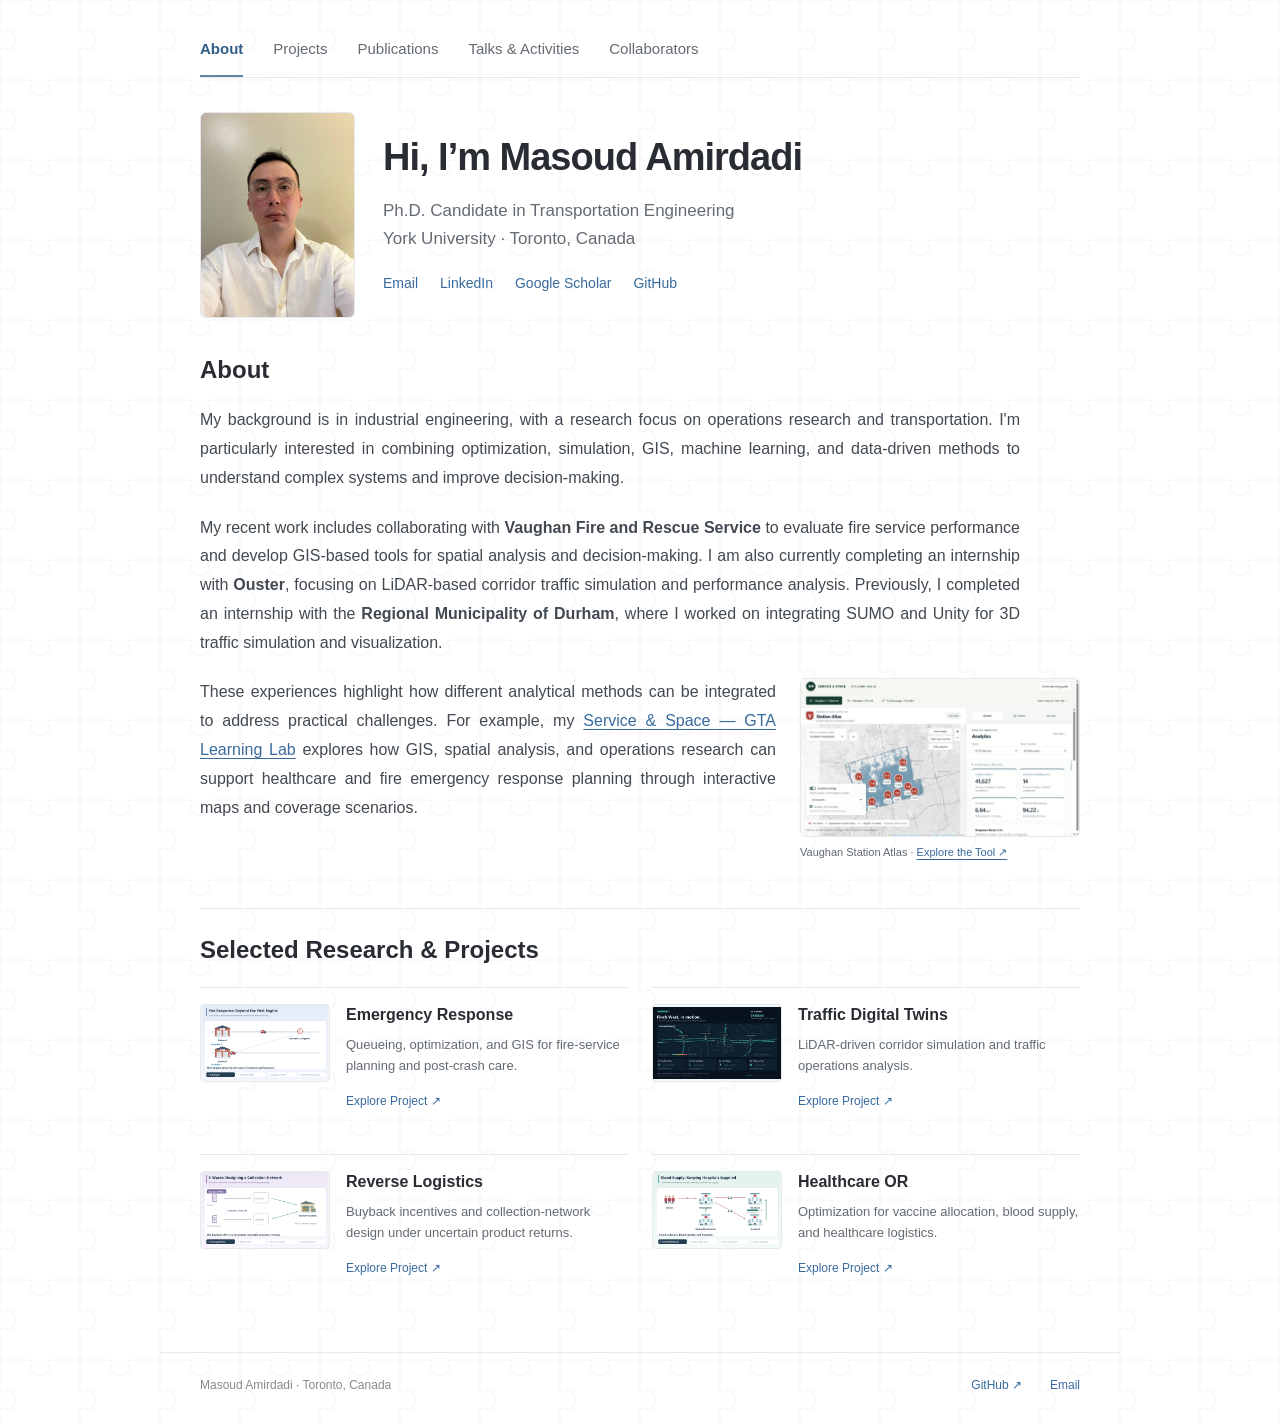
==== commit 467d00d8: "Move Talks and Activities before Collaborators in navigation" ====
--- a/index.html
+++ b/index.html
@@ -1 +1 @@
-<!doctype html><html lang="en"><head><meta charset="utf-8"><meta name="viewport" content="width=device-width, initial-scale=1"><meta name="description" content="Masoud Amirdadi's research in operations research and transportation."><title>Research Portfolio | Masoud Amirdadi</title><link rel="icon" href="assets/favicon.svg" type="image/svg+xml"><meta name="theme-color" content="#315d88"><link rel="stylesheet" href="style.css?v=publications-1"></head><body class="home"><a class="skip" href="#main">Skip to content</a><main id="main"><nav class="page-tabs" aria-label="Main navigation"><a href="index.html" aria-current="page">About</a><a href="projects.html">Projects</a><a href="publications.html">Publications</a><a href="collaborators.html">Collaborators</a><a href="activities.html">Talks &amp; Activities</a></nav><section class="profile"><img class="profile-portrait" src="assets/masoud-amirdadi-portrait.png" alt="Masoud Amirdadi" width="248" height="331"><div class="profile-details"><h1>Hi, I’m Masoud Amirdadi</h1><p class="position">Ph.D. Candidate in Transportation Engineering<br>York University · Toronto, Canada</p><div class="profile-links"><a href="mailto:masoud92@yorku.ca">Email</a><a href="https://www.linkedin.com/in/masoud-amirdadi-058742201/">LinkedIn</a><a href="https://scholar.google.com/citations?user=JSS_i_AAAAAJ&amp;hl=en">Google Scholar</a><a href="https://github.com/Masoud-Amirdadi">GitHub</a></div></div></section><section id="about" class="intro"><h2>About</h2><p>My background is in industrial engineering, with a research focus on operations research and transportation. I'm particularly interested in combining optimization, simulation, GIS, machine learning, and data-driven methods to understand complex systems and improve decision-making.</p><p>My recent work includes collaborating with <strong>Vaughan Fire and Rescue Service</strong> to evaluate fire service performance and develop GIS-based tools for spatial analysis and decision-making. I am also currently completing an internship with <strong>Ouster</strong>, focusing on LiDAR-based corridor traffic simulation and performance analysis. Previously, I completed an internship with the <strong>Regional Municipality of Durham</strong>, where I worked on integrating SUMO and Unity for 3D traffic simulation and visualization.</p><div class="intro-tool"><p>These experiences highlight how different analytical methods can be integrated to address practical challenges. For example, my <a href="https://masoud-amirdadi.github.io/Fire_Stations_Coverage_GTA/">Service &amp; Space — GTA Learning Lab</a> explores how GIS, spatial analysis, and operations research can support healthcare and fire emergency response planning through interactive maps and coverage scenarios.</p><figure class="intro-tool-preview"><a href="https://masoud-amirdadi.github.io/Fire_Stations_Coverage_GTA/" aria-label="Explore Service and Space — GTA Learning Lab"><img src="assets/service-space-preview.png" alt="Service and Space: Vaughan station atlas with an interactive fire-station map and service analytics." width="1265" height="712" loading="lazy"></a><figcaption>Vaughan Station Atlas · <a href="https://masoud-amirdadi.github.io/Fire_Stations_Coverage_GTA/">Explore the Tool ↗</a></figcaption></figure></div></section><section class="home-research" aria-labelledby="home-research-title"><h2 id="home-research-title">Selected Research &amp; Projects</h2><div class="research-preview-grid"><a class="research-preview" href="projects.html#emergency"><img src="assets/fire-response-poster.png" alt="" loading="lazy" width="900" height="540"><div><h3>Emergency Response</h3><p>Queueing, optimization, and GIS for fire-service planning and post-crash care.</p><span class="preview-link">Explore Project ↗</span></div></a><a class="research-preview" href="projects.html#transport"><img src="assets/finch-west-poster.jpg" alt="" loading="lazy" width="900" height="540"><div><h3>Traffic Digital Twins</h3><p>LiDAR-driven corridor simulation and traffic operations analysis.</p><span class="preview-link">Explore Project ↗</span></div></a><a class="research-preview" href="projects.html#reverse"><img src="assets/reverse-credibility-poster.png" alt="" loading="lazy" width="900" height="540"><div><h3>Reverse Logistics</h3><p>Buyback incentives and collection-network design under uncertain product returns.</p><span class="preview-link">Explore Project ↗</span></div></a><a class="research-preview" href="projects.html#healthcare"><img src="assets/blood-supply-poster.png" alt="" loading="lazy" width="900" height="540"><div><h3>Healthcare OR</h3><p>Optimization for vaccine allocation, blood supply, and healthcare logistics.</p><span class="preview-link">Explore Project ↗</span></div></a></div></section></main><footer><span>Masoud Amirdadi · Toronto, Canada</span><a href="https://github.com/Masoud-Amirdadi">GitHub ↗</a><a href="mailto:masoud92@yorku.ca">Email</a></footer><script src="script.js?v=media-2"></script></body></html>+<!doctype html><html lang="en"><head><meta charset="utf-8"><meta name="viewport" content="width=device-width, initial-scale=1"><meta name="description" content="Masoud Amirdadi's research in operations research and transportation."><title>Research Portfolio | Masoud Amirdadi</title><link rel="icon" href="assets/favicon.svg" type="image/svg+xml"><meta name="theme-color" content="#315d88"><link rel="stylesheet" href="style.css?v=publications-1"></head><body class="home"><a class="skip" href="#main">Skip to content</a><main id="main"><nav class="page-tabs" aria-label="Main navigation"><a href="index.html" aria-current="page">About</a><a href="projects.html">Projects</a><a href="publications.html">Publications</a><a href="activities.html">Talks &amp; Activities</a><a href="collaborators.html">Collaborators</a></nav><section class="profile"><img class="profile-portrait" src="assets/masoud-amirdadi-portrait.png" alt="Masoud Amirdadi" width="248" height="331"><div class="profile-details"><h1>Hi, I’m Masoud Amirdadi</h1><p class="position">Ph.D. Candidate in Transportation Engineering<br>York University · Toronto, Canada</p><div class="profile-links"><a href="mailto:masoud92@yorku.ca">Email</a><a href="https://www.linkedin.com/in/masoud-amirdadi-058742201/">LinkedIn</a><a href="https://scholar.google.com/citations?user=JSS_i_AAAAAJ&amp;hl=en">Google Scholar</a><a href="https://github.com/Masoud-Amirdadi">GitHub</a></div></div></section><section id="about" class="intro"><h2>About</h2><p>My background is in industrial engineering, with a research focus on operations research and transportation. I'm particularly interested in combining optimization, simulation, GIS, machine learning, and data-driven methods to understand complex systems and improve decision-making.</p><p>My recent work includes collaborating with <strong>Vaughan Fire and Rescue Service</strong> to evaluate fire service performance and develop GIS-based tools for spatial analysis and decision-making. I am also currently completing an internship with <strong>Ouster</strong>, focusing on LiDAR-based corridor traffic simulation and performance analysis. Previously, I completed an internship with the <strong>Regional Municipality of Durham</strong>, where I worked on integrating SUMO and Unity for 3D traffic simulation and visualization.</p><div class="intro-tool"><p>These experiences highlight how different analytical methods can be integrated to address practical challenges. For example, my <a href="https://masoud-amirdadi.github.io/Fire_Stations_Coverage_GTA/">Service &amp; Space — GTA Learning Lab</a> explores how GIS, spatial analysis, and operations research can support healthcare and fire emergency response planning through interactive maps and coverage scenarios.</p><figure class="intro-tool-preview"><a href="https://masoud-amirdadi.github.io/Fire_Stations_Coverage_GTA/" aria-label="Explore Service and Space — GTA Learning Lab"><img src="assets/service-space-preview.png" alt="Service and Space: Vaughan station atlas with an interactive fire-station map and service analytics." width="1265" height="712" loading="lazy"></a><figcaption>Vaughan Station Atlas · <a href="https://masoud-amirdadi.github.io/Fire_Stations_Coverage_GTA/">Explore the Tool ↗</a></figcaption></figure></div></section><section class="home-research" aria-labelledby="home-research-title"><h2 id="home-research-title">Selected Research &amp; Projects</h2><div class="research-preview-grid"><a class="research-preview" href="projects.html#emergency"><img src="assets/fire-response-poster.png" alt="" loading="lazy" width="900" height="540"><div><h3>Emergency Response</h3><p>Queueing, optimization, and GIS for fire-service planning and post-crash care.</p><span class="preview-link">Explore Project ↗</span></div></a><a class="research-preview" href="projects.html#transport"><img src="assets/finch-west-poster.jpg" alt="" loading="lazy" width="900" height="540"><div><h3>Traffic Digital Twins</h3><p>LiDAR-driven corridor simulation and traffic operations analysis.</p><span class="preview-link">Explore Project ↗</span></div></a><a class="research-preview" href="projects.html#reverse"><img src="assets/reverse-credibility-poster.png" alt="" loading="lazy" width="900" height="540"><div><h3>Reverse Logistics</h3><p>Buyback incentives and collection-network design under uncertain product returns.</p><span class="preview-link">Explore Project ↗</span></div></a><a class="research-preview" href="projects.html#healthcare"><img src="assets/blood-supply-poster.png" alt="" loading="lazy" width="900" height="540"><div><h3>Healthcare OR</h3><p>Optimization for vaccine allocation, blood supply, and healthcare logistics.</p><span class="preview-link">Explore Project ↗</span></div></a></div></section></main><footer><span>Masoud Amirdadi · Toronto, Canada</span><a href="https://github.com/Masoud-Amirdadi">GitHub ↗</a><a href="mailto:masoud92@yorku.ca">Email</a></footer><script src="script.js?v=media-2"></script></body></html>
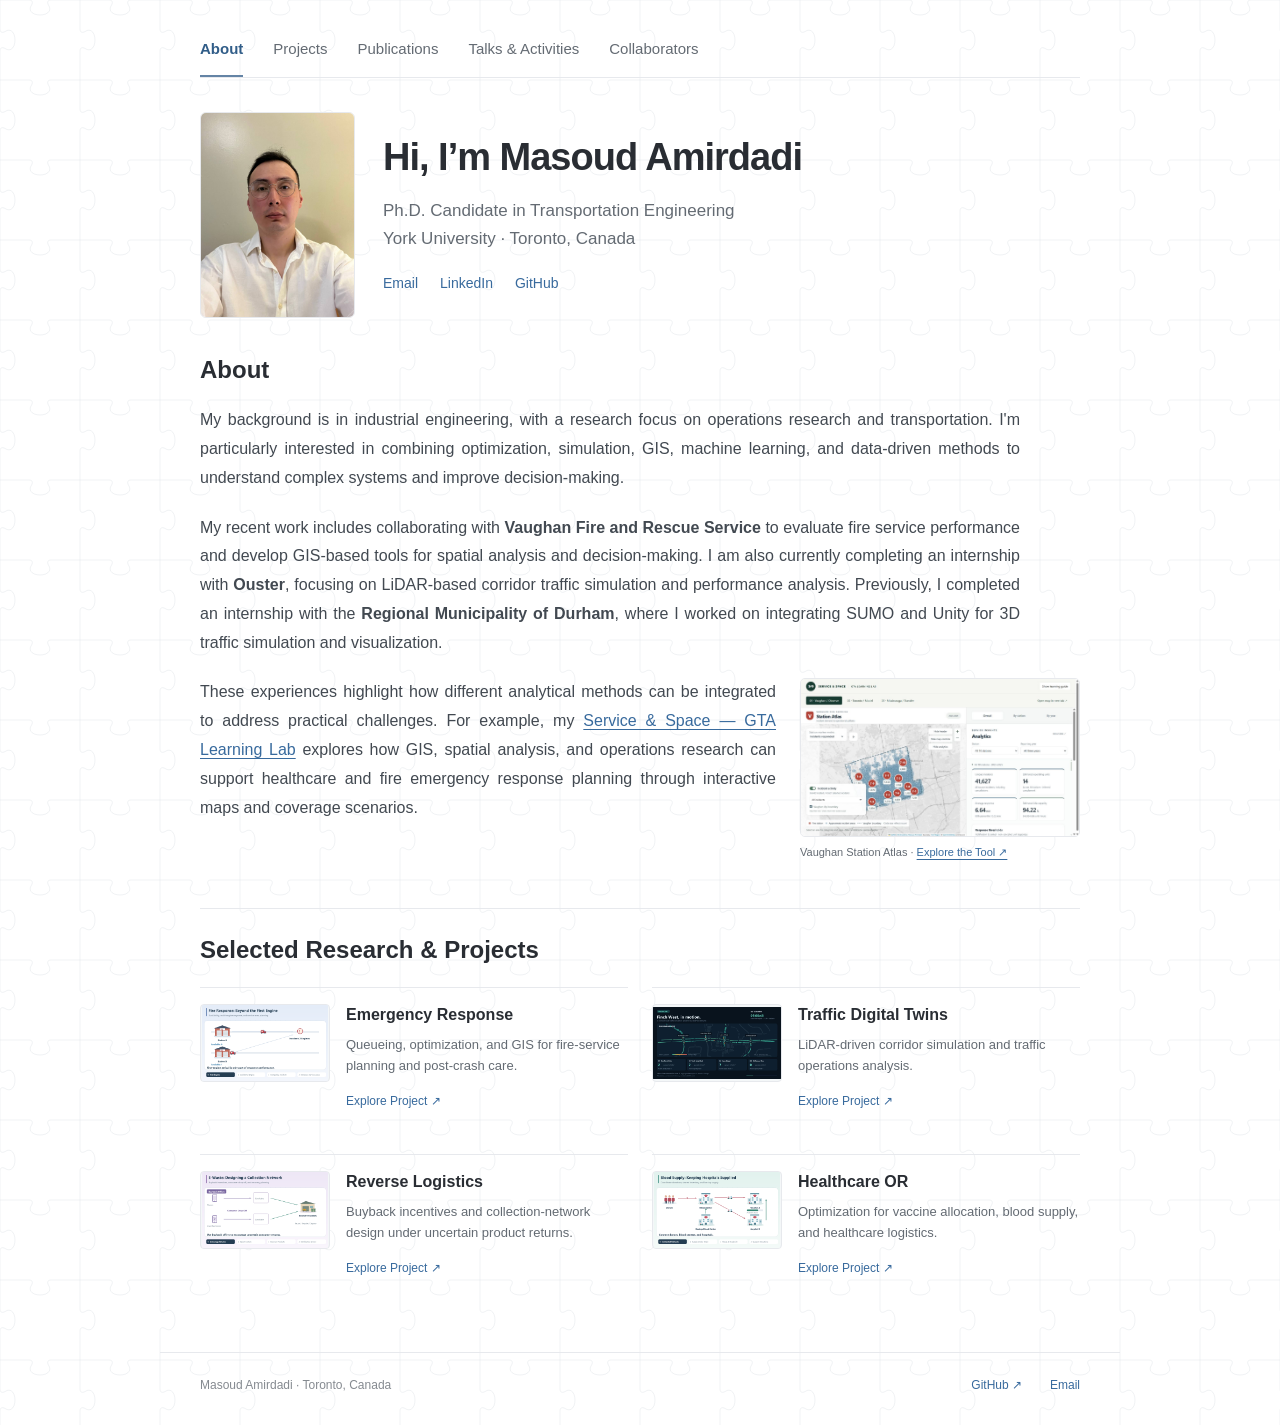
==== commit 9b307a1f: "Keep only Email LinkedIn and GitHub below profile name" ====
--- a/index.html
+++ b/index.html
@@ -1 +1 @@
-<!doctype html><html lang="en"><head><meta charset="utf-8"><meta name="viewport" content="width=device-width, initial-scale=1"><meta name="description" content="Masoud Amirdadi's research in operations research and transportation."><title>Research Portfolio | Masoud Amirdadi</title><link rel="icon" href="assets/favicon.svg" type="image/svg+xml"><meta name="theme-color" content="#315d88"><link rel="stylesheet" href="style.css?v=publications-1"></head><body class="home"><a class="skip" href="#main">Skip to content</a><main id="main"><nav class="page-tabs" aria-label="Main navigation"><a href="index.html" aria-current="page">About</a><a href="projects.html">Projects</a><a href="publications.html">Publications</a><a href="activities.html">Talks &amp; Activities</a><a href="collaborators.html">Collaborators</a></nav><section class="profile"><img class="profile-portrait" src="assets/masoud-amirdadi-portrait.png" alt="Masoud Amirdadi" width="248" height="331"><div class="profile-details"><h1>Hi, I’m Masoud Amirdadi</h1><p class="position">Ph.D. Candidate in Transportation Engineering<br>York University · Toronto, Canada</p><div class="profile-links"><a href="mailto:masoud92@yorku.ca">Email</a><a href="https://www.linkedin.com/in/masoud-amirdadi-058742201/">LinkedIn</a><a href="https://scholar.google.com/citations?user=JSS_i_AAAAAJ&amp;hl=en">Google Scholar</a><a href="https://github.com/Masoud-Amirdadi">GitHub</a></div></div></section><section id="about" class="intro"><h2>About</h2><p>My background is in industrial engineering, with a research focus on operations research and transportation. I'm particularly interested in combining optimization, simulation, GIS, machine learning, and data-driven methods to understand complex systems and improve decision-making.</p><p>My recent work includes collaborating with <strong>Vaughan Fire and Rescue Service</strong> to evaluate fire service performance and develop GIS-based tools for spatial analysis and decision-making. I am also currently completing an internship with <strong>Ouster</strong>, focusing on LiDAR-based corridor traffic simulation and performance analysis. Previously, I completed an internship with the <strong>Regional Municipality of Durham</strong>, where I worked on integrating SUMO and Unity for 3D traffic simulation and visualization.</p><div class="intro-tool"><p>These experiences highlight how different analytical methods can be integrated to address practical challenges. For example, my <a href="https://masoud-amirdadi.github.io/Fire_Stations_Coverage_GTA/">Service &amp; Space — GTA Learning Lab</a> explores how GIS, spatial analysis, and operations research can support healthcare and fire emergency response planning through interactive maps and coverage scenarios.</p><figure class="intro-tool-preview"><a href="https://masoud-amirdadi.github.io/Fire_Stations_Coverage_GTA/" aria-label="Explore Service and Space — GTA Learning Lab"><img src="assets/service-space-preview.png" alt="Service and Space: Vaughan station atlas with an interactive fire-station map and service analytics." width="1265" height="712" loading="lazy"></a><figcaption>Vaughan Station Atlas · <a href="https://masoud-amirdadi.github.io/Fire_Stations_Coverage_GTA/">Explore the Tool ↗</a></figcaption></figure></div></section><section class="home-research" aria-labelledby="home-research-title"><h2 id="home-research-title">Selected Research &amp; Projects</h2><div class="research-preview-grid"><a class="research-preview" href="projects.html#emergency"><img src="assets/fire-response-poster.png" alt="" loading="lazy" width="900" height="540"><div><h3>Emergency Response</h3><p>Queueing, optimization, and GIS for fire-service planning and post-crash care.</p><span class="preview-link">Explore Project ↗</span></div></a><a class="research-preview" href="projects.html#transport"><img src="assets/finch-west-poster.jpg" alt="" loading="lazy" width="900" height="540"><div><h3>Traffic Digital Twins</h3><p>LiDAR-driven corridor simulation and traffic operations analysis.</p><span class="preview-link">Explore Project ↗</span></div></a><a class="research-preview" href="projects.html#reverse"><img src="assets/reverse-credibility-poster.png" alt="" loading="lazy" width="900" height="540"><div><h3>Reverse Logistics</h3><p>Buyback incentives and collection-network design under uncertain product returns.</p><span class="preview-link">Explore Project ↗</span></div></a><a class="research-preview" href="projects.html#healthcare"><img src="assets/blood-supply-poster.png" alt="" loading="lazy" width="900" height="540"><div><h3>Healthcare OR</h3><p>Optimization for vaccine allocation, blood supply, and healthcare logistics.</p><span class="preview-link">Explore Project ↗</span></div></a></div></section></main><footer><span>Masoud Amirdadi · Toronto, Canada</span><a href="https://github.com/Masoud-Amirdadi">GitHub ↗</a><a href="mailto:masoud92@yorku.ca">Email</a></footer><script src="script.js?v=media-2"></script></body></html>+<!doctype html><html lang="en"><head><meta charset="utf-8"><meta name="viewport" content="width=device-width, initial-scale=1"><meta name="description" content="Masoud Amirdadi's research in operations research and transportation."><title>Research Portfolio | Masoud Amirdadi</title><link rel="icon" href="assets/favicon.svg" type="image/svg+xml"><meta name="theme-color" content="#315d88"><link rel="stylesheet" href="style.css?v=publications-1"></head><body class="home"><a class="skip" href="#main">Skip to content</a><main id="main"><nav class="page-tabs" aria-label="Main navigation"><a href="index.html" aria-current="page">About</a><a href="projects.html">Projects</a><a href="publications.html">Publications</a><a href="activities.html">Talks &amp; Activities</a><a href="collaborators.html">Collaborators</a></nav><section class="profile"><img class="profile-portrait" src="assets/masoud-amirdadi-portrait.png" alt="Masoud Amirdadi" width="248" height="331"><div class="profile-details"><h1>Hi, I’m Masoud Amirdadi</h1><p class="position">Ph.D. Candidate in Transportation Engineering<br>York University · Toronto, Canada</p><div class="profile-links"><a href="mailto:masoud92@yorku.ca">Email</a><a href="https://www.linkedin.com/in/masoud-amirdadi-058742201/">LinkedIn</a><a href="https://github.com/Masoud-Amirdadi">GitHub</a></div></div></section><section id="about" class="intro"><h2>About</h2><p>My background is in industrial engineering, with a research focus on operations research and transportation. I'm particularly interested in combining optimization, simulation, GIS, machine learning, and data-driven methods to understand complex systems and improve decision-making.</p><p>My recent work includes collaborating with <strong>Vaughan Fire and Rescue Service</strong> to evaluate fire service performance and develop GIS-based tools for spatial analysis and decision-making. I am also currently completing an internship with <strong>Ouster</strong>, focusing on LiDAR-based corridor traffic simulation and performance analysis. Previously, I completed an internship with the <strong>Regional Municipality of Durham</strong>, where I worked on integrating SUMO and Unity for 3D traffic simulation and visualization.</p><div class="intro-tool"><p>These experiences highlight how different analytical methods can be integrated to address practical challenges. For example, my <a href="https://masoud-amirdadi.github.io/Fire_Stations_Coverage_GTA/">Service &amp; Space — GTA Learning Lab</a> explores how GIS, spatial analysis, and operations research can support healthcare and fire emergency response planning through interactive maps and coverage scenarios.</p><figure class="intro-tool-preview"><a href="https://masoud-amirdadi.github.io/Fire_Stations_Coverage_GTA/" aria-label="Explore Service and Space — GTA Learning Lab"><img src="assets/service-space-preview.png" alt="Service and Space: Vaughan station atlas with an interactive fire-station map and service analytics." width="1265" height="712" loading="lazy"></a><figcaption>Vaughan Station Atlas · <a href="https://masoud-amirdadi.github.io/Fire_Stations_Coverage_GTA/">Explore the Tool ↗</a></figcaption></figure></div></section><section class="home-research" aria-labelledby="home-research-title"><h2 id="home-research-title">Selected Research &amp; Projects</h2><div class="research-preview-grid"><a class="research-preview" href="projects.html#emergency"><img src="assets/fire-response-poster.png" alt="" loading="lazy" width="900" height="540"><div><h3>Emergency Response</h3><p>Queueing, optimization, and GIS for fire-service planning and post-crash care.</p><span class="preview-link">Explore Project ↗</span></div></a><a class="research-preview" href="projects.html#transport"><img src="assets/finch-west-poster.jpg" alt="" loading="lazy" width="900" height="540"><div><h3>Traffic Digital Twins</h3><p>LiDAR-driven corridor simulation and traffic operations analysis.</p><span class="preview-link">Explore Project ↗</span></div></a><a class="research-preview" href="projects.html#reverse"><img src="assets/reverse-credibility-poster.png" alt="" loading="lazy" width="900" height="540"><div><h3>Reverse Logistics</h3><p>Buyback incentives and collection-network design under uncertain product returns.</p><span class="preview-link">Explore Project ↗</span></div></a><a class="research-preview" href="projects.html#healthcare"><img src="assets/blood-supply-poster.png" alt="" loading="lazy" width="900" height="540"><div><h3>Healthcare OR</h3><p>Optimization for vaccine allocation, blood supply, and healthcare logistics.</p><span class="preview-link">Explore Project ↗</span></div></a></div></section></main><footer><span>Masoud Amirdadi · Toronto, Canada</span><a href="https://github.com/Masoud-Amirdadi">GitHub ↗</a><a href="mailto:masoud92@yorku.ca">Email</a></footer><script src="script.js?v=media-2"></script></body></html>
